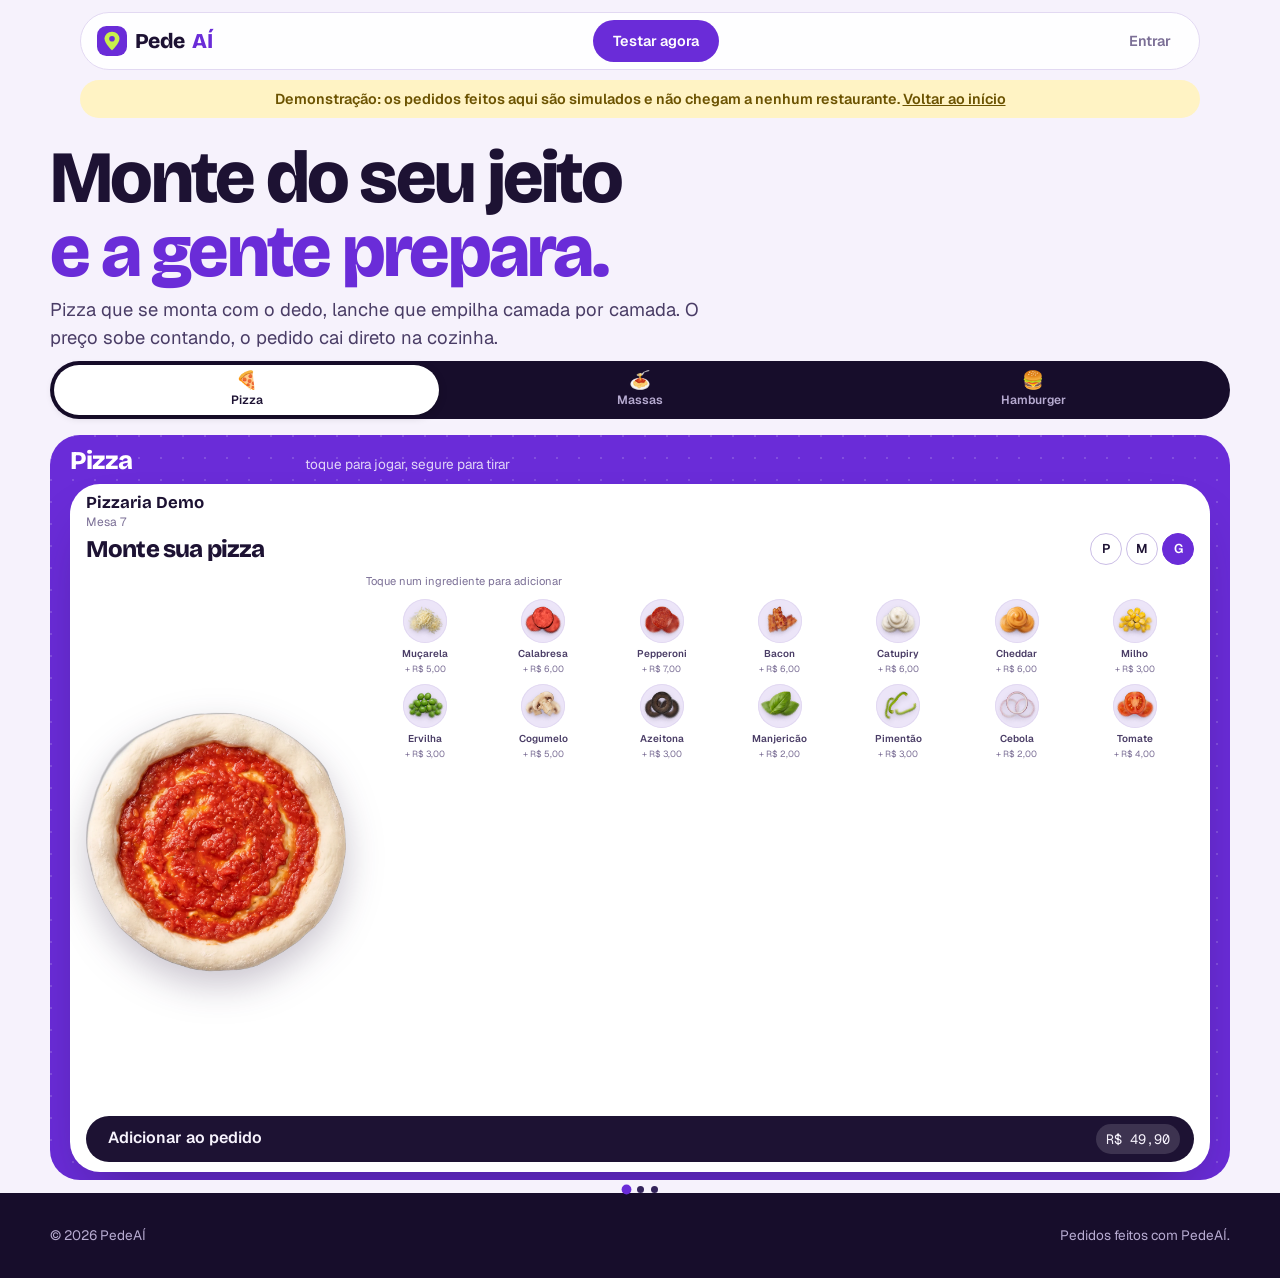
==== demo.html @ aa45ca85 "feat: painel da cozinha com login e integração com Supabase - Criação do painel da cozinha (cozinha." ====
<!doctype html>
<html lang="pt-BR">

<head>
  <meta charset="utf-8">
  <meta name="viewport" content="width=device-width, initial-scale=1">
  <title>PedeAÍ · Demonstração</title>
  <meta name="robots" content="noindex, nofollow">
  <link rel="icon"
    href="data:image/svg+xml,<svg xmlns='http://www.w3.org/2000/svg' viewBox='0 0 32 32'><rect width='32' height='32' rx='10' fill='%236A2CD8'/><path d='M16 6c-4.4 0-8 3.4-8 7.6 0 5 8 12.4 8 12.4s8-7.4 8-12.4C24 9.4 20.4 6 16 6z' fill='%23C8F04A'/><circle cx='16' cy='13.6' r='3' fill='%236A2CD8'/></svg>">
  <meta name="description"
    content="PedeAÍ: o app de pedidos da sua pizzaria e hamburgueria. Monte a pizza, empilhe o lanche, peça.">
  <link rel="preconnect" href="https://fonts.googleapis.com">
  <link rel="preconnect" href="https://fonts.gstatic.com" crossorigin>
  <link
    href="https://fonts.googleapis.com/css2?family=Bricolage+Grotesque:wght@600;800&family=Geist:wght@400;500;600&family=Geist+Mono&display=swap"
    rel="stylesheet">
  <link rel="stylesheet" href="style.css">
</head>

<body>
  <nav class="nav">
    <a class="marca" href="#">
      <svg class="marca__icone" viewBox="0 0 32 32" aria-hidden="true">
        <rect width="32" height="32" rx="10" class="fundo" />
        <path d="M16 6c-4.4 0-8 3.4-8 7.6 0 5 8 12.4 8 12.4s8-7.400 8-12.400C24 9.400 20.400 6 16 6z" class="pino" />
        <circle cx="16" cy="13.600" r="3" class="furo" />
      </svg>
      Pede<span class="ai">AÍ</span>
    </a>
    <a class="botao botao--pequeno" href="#demos">Testar agora</a>
    <a id="navCliente" class="botao botao--pequeno botao--fantasma" href="#" style="margin-left:8px">Entrar</a>
    <a id="navFavoritos" class="botao botao--pequeno botao--fantasma" href="#" style="margin-left:8px;display:none">★ Favoritos</a>
    <a id="navPedidos" class="botao botao--pequeno botao--fantasma" href="#" style="margin-left:8px;display:none">Meus pedidos</a>
    <span id="navOla" hidden style="margin-left:8px;font-weight:600"></span>
    <a id="navSair" class="botao botao--pequeno botao--fantasma" href="#" style="margin-left:8px;display:none">Sair</a>
  </nav>
  <p class="rest__faixa rest__faixa--demo">Demonstração: os pedidos feitos aqui são simulados e não chegam a nenhum restaurante. <a href="index.html">Voltar ao início</a></p>
  <p id="restFaixa" class="rest__faixa" hidden></p>

  <section class="hero">
    <h1 class="hero__titulo">Monte do seu jeito <span class="destaque">e a gente prepara.</span></h1>
    <p class="hero__sub">Pizza que se monta com o dedo, lanche que empilha camada por camada. O preço sobe contando,
      o pedido cai direto na cozinha.</p>

    <!-- Navegação do carrossel -->
    <div class="carrossel-nav" id="carrosselNav" role="tablist" aria-label="Escolha o pedido">
      <button class="carrossel-tab carrossel-tab--active" data-alvo="slidePizza" role="tab" aria-selected="true" aria-controls="slidePizza">
        <span class="carrossel-tab__icone">🍕</span>
        <span>Pizza</span>
      </button>
      <button class="carrossel-tab" data-alvo="slideMassa" role="tab" aria-selected="false" aria-controls="slideMassa">
        <span class="carrossel-tab__icone">🍝</span>
        <span>Massas</span>
      </button>
      <button class="carrossel-tab" data-alvo="slideLanche" role="tab" aria-selected="false" aria-controls="slideLanche">
        <span class="carrossel-tab__icone">🍔</span>
        <span>Hamburger</span>
      </button>
    </div>

    <div class="demos demos--carrossel" id="demos">
      <!-- PIZZA -->
      <div class="palco" id="slidePizza">
        <div class="palco__cab"><span class="palco__tipo">Pizza</span><span class="palco__dica">toque para jogar, segure
            para tirar</span></div>
        <div class="app" id="appPizza">
          <div class="app__topo">
            <div>
              <div class="app__casa">Pizzaria Demo</div>
              <div class="app__mesa">Mesa 7</div>
            </div>
          </div>
          <div class="vista">
            <div class="app__cab">
              <h2 class="app__titulo">Monte sua pizza</h2>
              <div class="tamanhos" role="radiogroup" aria-label="Tamanho">
                <button role="radio" data-tam="P" aria-checked="false">P</button><button role="radio" data-tam="M"
                  aria-checked="false">M</button><button role="radio" data-tam="G" aria-checked="true">G</button>
              </div>
            </div>
            <div class="pizza" id="pizza">
              <div class="assador" id="forno">
                <video class="forno__boca" id="fornoVid" src="imagens/pizza/forno.mp4" muted loop playsinline></video>
                <video class="forno__fogo" id="fogoVid" src="imagens/pizza/fogo.mp4" muted loop playsinline></video>
                <div class="forno__brilho" id="brilho"></div>
              </div>
              <div class="pizza__anel" id="anel"></div>
              <div class="pizza__giro" id="pizzaGiro" style="transform:scale(1)">
                <img class="pizza__base" src="imagens/pizza/pizza-crua.webp" alt="">
                <img class="pizza__assada" id="assada" src="imagens/pizza/pizza-molho.webp" alt="">
                <canvas class="pizza__queijo" id="queijoA"></canvas><canvas
                  class="pizza__queijo pizza__queijo--derretido" id="queijoAd"></canvas>
                <canvas class="pizza__queijo" id="queijoB"></canvas><canvas
                  class="pizza__queijo pizza__queijo--derretido" id="queijoBd"></canvas>
                <div class="pizza__cobertura" id="cobertura">
                  <canvas class="pizza__molho" id="molho-catupiry"></canvas><canvas class="pizza__molho"
                    id="molho-cheddar"></canvas>
                </div>
              </div>
            </div>
            <p class="app__dica" id="dica-pizza" aria-live="polite">Toque num ingrediente para adicionar</p>
            <div class="ingredientes" id="ingPizza"></div>
          </div>
          <div class="app__rodape">
            <button class="pedir" id="pedir-pizza" type="button"><span class="pedir__barra"
                id="barra-pizza"></span><span id="pedirTexto-pizza">Adicionar ao pedido</span><span class="pedir__preco"
                id="preco-pizza">R$ 0,00</span></button>
          </div>
          <aside class="comanda" id="comanda-pizza" hidden>
            <div class="comanda__cab"><span>Cozinha</span><span>agora</span></div>
            <div class="comanda__num" id="comandaNum-pizza"></div>
            <div class="comanda__itens" id="comandaItens-pizza"></div>
            <div class="comanda__pago">✓ Pedido enviado</div>
          </aside>
        </div>
      </div>

      <!-- MASSAS -->
      <div class="palco palco--massas" id="slideMassa">
        <div class="palco__cab"><span class="palco__tipo">Massas</span><span class="palco__dica">escolha o molho e os ingredientes</span></div>
        <div class="app app--massa" id="appMassa">
          <div class="app__topo app__topo--massa">
            <div>
              <div class="app__casa">Cantina da Nonna</div>
              <div class="app__mesa">Retirada · demonstração</div>
            </div>
          </div>
          <!-- ETAPA RECHEIO -->
          <div class="vista vista--massa" id="vistaRecheio">
            <div class="massa__stepper" role="tablist" aria-label="Etapas" id="massaStepper">
              <div class="massa__step massa__step--active" data-etapa="1"><span class="massa__step-num">1</span><span>Recheio</span></div>
              <div class="massa__step" data-etapa="2"><span class="massa__step-num">2</span><span>Molho</span></div>
              <div class="massa__step" data-etapa="3"><span class="massa__step-num">3</span><span>Massa</span></div>
              <div class="massa__step" data-etapa="4"><span class="massa__step-num">4</span><span>Finalizar</span></div>
            </div>
            <div class="massa__cab" id="massaCab">
              <h2 class="massa__titulo" id="massaTitulo">Escolha o recheio</h2>
              <p class="massa__sub" id="massaSub">Coloque quantos quiser · 2 toques é dupla</p>
            </div>
            <div class="massa__prato-box" id="massaPratoBox">
              <div class="massa" id="massa">
                <img class="massa__panela" id="massaPanela" src="imagens/massas/frigideira.webp" alt="Frigideira">
                <div class="massa__conteudo" id="massaConteudo"></div>
                <!-- camadas que aparecem nas etapas seguintes -->
                <img class="massa__camada-molho" id="massaMolhoImg" src="" alt="" hidden>
                <img class="massa__camada-tipo" id="massaTipoImg" src="" alt="" hidden>
                <!-- CORREÇÃO: wrapper + canvas do queijo (o app.js procura estes IDs) -->
                <div class="massa__queijo-wrapper" id="massaQueijoWrapper">
                  <canvas id="massaQueijoCanvas"></canvas>
                </div>
                <!-- CORREÇÃO: o prato final agora fica DENTRO de #massa (antes estava em #massaEtapa4),
                     para ser posicionado no centro da frigideira -->
                <div class="massa__prato-pronto" id="massaPratoFinal" hidden>
                  <img id="massaPratoFinalImg" src="" alt="Prato pronto" class="massa__prato-pronto-img">
                </div>
              </div>
            </div>
            <p class="massa__legenda" id="massaLegenda">Seu prato aparece aqui</p>
            <p class="massa__instrucao" id="dica-massa">Toque nas cubas para jogar na frigideira</p>
            <!-- Etapa 1: grid de ingredientes -->
            <div id="massaEtapa1">
              <div class="massa__tabs" id="massaTabs" role="tablist" aria-label="Categorias">
                <button type="button" class="massa__tab massa__tab--active" data-cat="carnes">Carnes</button>
                <button type="button" class="massa__tab" data-cat="legumes">Legumes</button>
                <button type="button" class="massa__tab" data-cat="queijos">Queijos</button>
                <button type="button" class="massa__tab" data-cat="temperos">Temperos</button>
              </div>
              <div class="massa__cubas" id="ingMassa"></div>
            </div>
            <!-- Etapa 2: seleção de molho -->
            <div id="massaEtapa2" hidden>
              <p class="massa__sub" style="text-align:center;margin-bottom:12px">Toque no molho para adicionar</p>
              <div class="massa__cubas massa__cubas--molho" id="ingMolho"></div>
            </div>
            <!-- Etapa 3: tipo de massa -->
            <div id="massaEtapa3" hidden>
              <p class="massa__sub" style="text-align:center;margin-bottom:12px">Toque no tipo de massa</p>
              <div class="massa__cubas massa__cubas--tipo" id="ingTipoMassa"></div>
            </div>
            <!-- Etapa 4: finalizações -->
            <div id="massaEtapa4" hidden>
              <p class="massa__sub" style="text-align:center;margin-bottom:12px">Toque para finalizar o prato</p>
              <div class="massa__cubas massa__cubas--final" id="ingFinal"></div>
            </div>
          </div>
          <div class="app__rodape">
            <button class="pedir pedir--massa" id="pedir-massa" type="button">
              <span class="pedir__barra" id="barra-massa"></span>
              <span id="pedirTexto-massa">Próximo: molho →</span>
              <span class="pedir__preco" id="preco-massa">R$ 29,00</span>
            </button>
          </div>
          <aside class="comanda" id="comanda-massa" hidden>
            <div class="comanda__cab"><span>Cozinha</span><span>agora</span></div>
            <div class="comanda__num" id="comandaNum-massa"></div>
            <div class="comanda__itens" id="comandaItens-massa"></div>
            <div class="comanda__pago">✓ Pedido enviado</div>
          </aside>
        </div>
      </div>

      <!-- LANCHE -->
      <div class="palco palco--lanche" id="slideLanche">
        <div class="palco__cab"><span class="palco__tipo">Hamburger</span><span class="palco__dica">cada toque empilha
            uma camada</span></div>
        <div class="app" id="appLanche">
          <div class="app__topo">
            <div>
              <div class="app__casa">Hamburgueria Demo</div>
              <div class="app__mesa">Mesa 7</div>
            </div>
          </div>
          <div class="vista">
            <div class="app__cab">
              <h2 class="app__titulo">Monte seu hamburger</h2>
            </div>
            <div class="lanche" id="lanche">
              <div class="lanche__pilha" id="pilha"></div>
              <div class="lanche__chapa" id="chapa"></div>
              <div class="palito" id="palito" hidden><span class="palito__vara"></span><svg class="palito__bandeira"
                  viewBox="0 0 40 27">
                  <path class="pano" d="M0 0h40l-8 13.500L40 27H0z" /><text x="5" y="18" font-size="11"
                    font-weight="800" class="txt">AÍ</text>
                </svg></div>
            </div>
            <p class="app__dica" id="dica-lanche" aria-live="polite"></p>
            <div class="paes" id="paes" role="radiogroup" aria-label="Pão"></div>
            <div class="ingredientes" id="ingLanche" style="margin-top:10px"></div>
          </div>
          <div class="app__rodape">
            <button class="pedir" id="pedir-lanche" type="button"><span class="pedir__barra"
                id="barra-lanche"></span><span id="pedirTexto-lanche">Adicionar ao pedido</span><span
                class="pedir__preco" id="preco-lanche">R$ 0,00</span></button>
          </div>
          <aside class="comanda" id="comanda-lanche" hidden>
            <div class="comanda__cab"><span>Cozinha</span><span>agora</span></div>
            <div class="comanda__num" id="comandaNum-lanche"></div>
            <div class="comanda__itens" id="comandaItens-lanche"></div>
            <div class="comanda__pago">✓ Pedido enviado</div>
          </aside>
        </div>
      </div>
    </div>
    <!-- Pontinhos indicadores do carrossel -->
    <div class="carrossel-dots" id="carrosselDots" aria-hidden="true">
      <span class="carrossel-dot carrossel-dot--active"></span>
      <span class="carrossel-dot"></span>
      <span class="carrossel-dot"></span>
    </div>
  </section>

  <div class="calor" id="calor"></div>
  <footer class="rodape"><span>© 2026 PedeAÍ</span><span>Pedidos feitos com PedeAÍ.</span></footer>
  <!-- Modal de login / cadastro do cliente -->
  <div id="modalLoginCliente" class="modal" hidden>
    <div class="modal__overlay"></div>
    <div class="modal__painel" role="dialog" aria-modal="true" aria-labelledby="modalLoginTitulo">
      <div class="modal__cab">
        <h2 class="modal__titulo" id="modalLoginTitulo">Entrar ou criar conta</h2>
        <button class="modal__fechar" type="button" aria-label="Fechar">×</button>
      </div>

      <div class="modal__corpo">
        <div class="auth__tabs">
          <button class="auth__tab auth__tab--active" data-aba="login">Entrar</button>
          <button class="auth__tab" data-aba="cadastro">Criar conta</button>
        </div>

        <!-- Login -->
        <div id="authLogin" class="auth__painel auth__painel--ativo">
          <form id="formLoginCliente" novalidate>
            <div class="auth__grupo">
              <label class="auth__label">E-mail</label>
              <input type="email" id="loginEmail" placeholder="seu@email.com" required autocomplete="email">
            </div>
            <div class="auth__grupo">
              <label class="auth__label">Senha</label>
              <input type="password" id="loginSenha" placeholder="••••••••" required autocomplete="current-password">
            </div>
            <p id="loginErro" class="auth__erro" hidden></p>
            <button type="submit" class="auth__btn">Entrar</button>
          </form>
          <p class="auth__dica">Não tem conta? <span class="auth__link" data-aba="cadastro">Crie aqui</span></p>
        </div>

        <!-- Cadastro -->
        <div id="authCadastro" class="auth__painel" hidden>
          <form id="formCadastroCliente" novalidate>
            <div class="auth__grupo">
              <label class="auth__label">Nome completo</label>
              <input type="text" id="cadNome" placeholder="João Silva" required>
            </div>
            <div class="auth__grupo">
              <label class="auth__label">E-mail</label>
              <input type="email" id="cadEmail" placeholder="seu@email.com" required autocomplete="email">
            </div>
            <div class="auth__grupo">
              <label class="auth__label">Senha</label>
              <input type="password" id="cadSenha" placeholder="••••••••" required minlength="6" autocomplete="new-password">
            </div>
            <div class="auth__grupo">
              <label class="auth__label">Confirme a senha</label>
              <input type="password" id="cadSenha2" placeholder="••••••••" required minlength="6" autocomplete="new-password">
            </div>
            <p id="cadastroErro" class="auth__erro" hidden></p>
            <button type="submit" class="auth__btn">Criar conta</button>
          </form>
          <p class="auth__dica">Já tem conta? <span class="auth__link" data-aba="login">Entrar</span></p>
        </div>
      </div>

      <div class="modal__rodape">
        <button class="modal__fechar" type="button">Cancelar</button>
      </div>
    </div>
  </div>

  <!-- Modal de checkout / pagamento (simulado, sem backend) -->
  <div id="modalCheckout" class="modal" hidden>
    <div class="modal__overlay"></div>
    <div class="modal__painel" role="dialog" aria-modal="true" aria-labelledby="modalTitulo">
      <div class="modal__cab">
        <h2 class="modal__titulo" id="modalTitulo">Finalizar pedido</h2>
        <button class="modal__fechar" type="button" aria-label="Fechar">×</button>
      </div>

      <div class="modal__corpo">
        <!-- Resumo -->
        <div class="modal__resumo">
          <div class="modal__linha"><span>Itens</span><span id="modalItens">-</span></div>
          <div class="modal__linha"><span>Subtotal</span><span id="modalSubtotal">R$ 0,00</span></div>
        </div>

        <!-- Dados do cliente (obrigatórios em retirada e entrega) -->
        <fieldset class="modal__grupo">
          <legend>Seus dados</legend>
          <div class="modal__campos">
            <input type="text" id="modalNome" placeholder="Seu nome" maxlength="80" autocomplete="name">
            <input type="tel" id="modalTelefone" placeholder="Telefone (WhatsApp)" maxlength="16" autocomplete="tel" inputmode="tel">
          </div>
        </fieldset>

        <!-- Tipo de entrega -->
        <fieldset class="modal__grupo">
          <legend>Receber por</legend>
          <div class="modal__opcoes">
            <label class="modal__opcao">
              <input type="radio" name="entrega" value="retirada" checked>
              <span class="modal__opcao__radio"></span>
              <div>
                <span class="modal__opcao__label">Retirada no local</span>
                <span class="modal__opcao__valor">Grátis</span>
              </div>
            </label>
            <label class="modal__opcao">
              <input type="radio" name="entrega" value="entrega">
              <span class="modal__opcao__radio"></span>
              <div>
                <span class="modal__opcao__label">Tele entrega</span>
                <span class="modal__opcao__valor" id="modalTaxaLabel">+ R$ 8,90</span>
              </div>
            </label>
          </div>
        </fieldset>

        <!-- Endereço de entrega (aparece apenas para Tele entrega) -->
        <fieldset class="modal__grupo" id="modalEndereco" hidden>
          <legend>Endereço de entrega</legend>
          <div class="modal__campos">
            <input type="text" id="modalRua" placeholder="Rua / Avenida" maxlength="80">
            <input type="text" id="modalNumero" placeholder="Nº" maxlength="10">
            <input type="text" id="modalBairro" placeholder="Bairro" maxlength="60">
          </div>
          <div class="modal__campos">
            <input type="text" id="modalCep" placeholder="CEP" maxlength="9" inputmode="numeric" autocomplete="postal-code">
            <input type="text" id="modalComplemento" placeholder="Complemento (opcional)" maxlength="60">
          </div>
          <p class="modal__dica">Informe o endereço completo para a entrega.</p>
        </fieldset>

        <!-- Forma de pagamento -->
        <fieldset class="modal__grupo">
          <legend>Pagamento</legend>
          <div class="modal__opcoes">
            <label class="modal__opcao">
              <input type="radio" name="pagamento" value="dinheiro" checked>
              <span class="modal__opcao__radio"></span>
              <div>
                <span class="modal__opcao__label">Dinheiro</span>
                <span class="modal__opcao__valor" id="modalDinheiroSub">Na retirada</span>
              </div>
            </label>
            <label class="modal__opcao">
              <input type="radio" name="pagamento" value="pix">
              <span class="modal__opcao__radio"></span>
              <div>
                <span class="modal__opcao__label">Pix</span>
                <span class="modal__opcao__valor">QR code simulado</span>
              </div>
            </label>
            <label class="modal__opcao">
              <input type="radio" name="pagamento" value="cartao">
              <span class="modal__opcao__radio"></span>
              <div>
                <span class="modal__opcao__label">Cartão de crédito</span>
                <span class="modal__opcao__valor">À vista / parcelado</span>
              </div>
            </label>
          </div>

          <!-- Troco (só para dinheiro) -->
          <div id="modalTrocoBox" class="modal__troco">
            <input type="text" id="modalTroco" placeholder="Troco para quanto? (opcional)" inputmode="decimal" maxlength="10">
          </div>

          <!-- QR Code Pix (aparece apenas quando Pix selecionado) -->
          <div id="modalQrPix" class="modal__qrcode" hidden>
            <div class="qr__box">
              <canvas id="qrCanvas" width="220" height="220"></canvas>
              <div class="qr__texto">Chave Pix: loja@pedeai.com.br</div>
              <div class="qr__sub">Abra a câmera do celular e aponte para o QR code</div>
            </div>
          </div>
        </fieldset>

        <!-- Total -->
        <div class="modal__total">
          <span>Total</span>
          <span id="modalTotal">R$ 0,00</span>
        </div>
      </div>

      <!-- Rodapé fixo com botão confirmar -->
      <div class="modal__rodape" id="modalRodape">
        <p class="modal__erro" id="modalErro" role="alert" hidden></p>
        <button class="modal__confirmar" type="button">Confirmar pedido</button>
      </div>

      <!-- Tela de sucesso -->
      <div class="modal__sucesso" hidden>
        <div class="modal__check">✓</div>
        <h3 class="modal__sucesso__titulo">Pedido confirmado!</h3>
        <p class="modal__sucesso__msg" id="modalMsgSucesso">Seu pedido está a caminho.</p>
        <button class="modal__novo" type="button">Fazer novo pedido</button>
        <button class="modal__novo modal__ver" id="modalFavoritar" type="button">☆ Salvar como favorito</button>
        <button class="modal__novo modal__ver" id="modalVerPedidos" type="button">Acompanhar meus pedidos</button>
      </div>
    </div>
  </div>

  <!-- Modal: meus pedidos (status em tempo real) -->
  <div id="modalPedidos" class="modal" hidden>
    <div class="modal__overlay"></div>
    <div class="modal__painel" role="dialog" aria-modal="true" aria-labelledby="modalPedidosTitulo">
      <div class="modal__cab">
        <h2 class="modal__titulo" id="modalPedidosTitulo">Meus pedidos</h2>
        <button class="modal__fechar" type="button" aria-label="Fechar">×</button>
      </div>
      <div class="modal__corpo">
        <p id="pedidosErro" class="pedidos__aviso pedidos__aviso--erro" role="alert" hidden></p>
        <p id="pedidosVazio" class="pedidos__aviso" hidden>Você ainda não fez nenhum pedido.</p>
        <div id="pedidosLista" class="pedidos" aria-live="polite"></div>
      </div>
    </div>
  </div>

  <!-- Modal: pedidos favoritos -->
  <div id="modalFavoritos" class="modal" hidden>
    <div class="modal__overlay"></div>
    <div class="modal__painel" role="dialog" aria-modal="true" aria-labelledby="modalFavoritosTitulo">
      <div class="modal__cab">
        <h2 class="modal__titulo" id="modalFavoritosTitulo">Meus favoritos</h2>
        <button class="modal__fechar" type="button" aria-label="Fechar">×</button>
      </div>
      <div class="modal__corpo">
        <p id="favErro" class="pedidos__aviso pedidos__aviso--erro" role="alert" hidden></p>
        <p id="favVazio" class="pedidos__aviso" hidden>Você ainda não tem favoritos. Depois de fazer um pedido, toque em “Salvar como favorito”, ou use “☆ Favoritar” em Meus pedidos.</p>
        <div id="favLista" class="pedidos" aria-live="polite"></div>
      </div>
    </div>
  </div>

  <script src="https://cdn.jsdelivr.net/npm/@supabase/supabase-js@2"></script>
  <script src="config.js"></script>
  <script>window.PEDEAI_DEMO = true;</script>
  <script src="cardapio.js"></script> <!-- busca o cardápio do banco e então carrega o app.js -->
</body>

</html>
---- style.css ----
/* PedeAÍ · paleta: uva (primária) + lima (acento) + noite */
:root {
  --paper: #F6F2FC;
  --paper-2: #ECE5F8;
  --paper-3: #DCD0F0;
  --card: #fff;
  --ink: #1D1233;
  --ink-2: #4A3D66;
  --ink-3: #7B6F96;
  --line: #E2D9F2;
  --line-2: #CBBEE6;
  --uva: #6A2CD8;
  --uva-press: #5219B3;
  --uva-soft: #EADFFC;
  --on-uva: #fff;
  --lima: #C8F04A;
  --lima-soft: #F1FBC9;
  --verde: #1F9D6B;
  --noite: #170D2B;
  --noite-2: #231640;
  --noite-3: #33235A;
  --on-noite: #F3EEFC;
  --on-noite-2: #B7ABD1;
  --fogo-1: #FF8A3D;
  --fogo-2: rgba(255, 90, 40, .45);
  --faisca-1: #fff;
  --faisca-2: #FFE08A;
  --faisca-3: #FF9A3C;
  --calor-1: rgba(255, 120, 40, .35);
  --calor-2: rgba(180, 50, 20, .6);
  --sombra-1: rgba(30, 15, 50, .5);
  --sombra-2: rgba(30, 15, 50, .25);
  --shadow: rgba(29, 18, 51, .18);
  --shadow-strong: rgba(29, 18, 51, .45);
  --focus: #6A2CD8;
  --font-display: "Bricolage Grotesque", system-ui, sans-serif;
  --font-body: "Geist", system-ui, sans-serif;
  --font-mono: "Geist Mono", ui-monospace, monospace;
  --ease-out: cubic-bezier(.2, .8, .2, 1);
  --r-pill: 999px;
  --r-md: 14px;
  --r-lg: 22px;
  --r-xl: 30px;
}

*,
*::before,
*::after {
  box-sizing: border-box
}

html {
  overflow-x: clip;
  scroll-behavior: smooth;
  -webkit-text-size-adjust: 100%
}

body {
  margin: 0;
  overflow-x: clip;
  background: var(--paper);
  color: var(--ink);
  font: 400 1rem/1.55 var(--font-body);
  -webkit-font-smoothing: antialiased
}

img {
  display: block;
  max-width: 100%
}

h1,
h2,
p {
  margin: 0
}

button {
  font: inherit;
  color: inherit;
  cursor: pointer
}

[hidden] {
  display: none !important
}

:focus-visible {
  outline: 2px solid var(--focus);
  outline-offset: 3px;
  border-radius: 6px
}

.nav {
  position: sticky;
  top: 12px;
  z-index: 40;
  display: flex;
  align-items: center;
  justify-content: space-between;
  width: min(1120px, calc(100% - 24px));
  margin: 12px auto 0;
  padding: 7px 7px 7px 16px;
  background: color-mix(in oklch, var(--card) 88%, transparent);
  backdrop-filter: blur(12px);
  border: 1px solid var(--line);
  border-radius: var(--r-pill)
}

.marca {
  display: inline-flex;
  align-items: center;
  gap: 8px;
  text-decoration: none;
  font: 800 1.32rem var(--font-display);
  letter-spacing: -.03em;
  color: var(--ink)
}

.marca__icone {
  width: 30px;
  height: 30px
}

.marca__icone .fundo {
  fill: var(--uva)
}

.marca__icone .pino {
  fill: var(--lima)
}

.marca__icone .furo {
  fill: var(--uva)
}

.marca .ai {
  color: var(--uva)
}

.botao {
  display: inline-flex;
  align-items: center;
  min-height: 42px;
  padding: 0 20px;
  border-radius: var(--r-pill);
  background: var(--uva);
  color: var(--on-uva);
  font-weight: 600;
  font-size: .9rem;
  text-decoration: none;
  transition: background .15s
}

.botao:hover {
  background: var(--uva-press)
}

.hero {
  width: min(1180px, calc(100% - 32px));
  margin: 0 auto;
  padding: 72px 0
}

.hero__titulo {
  font: 800 clamp(2.4rem, 5vw + .6rem, 5rem)/1 var(--font-display);
  letter-spacing: -.037em;
  max-width: 18ch;
  text-wrap: balance
}

.destaque {
  color: var(--uva)
}

.hero__sub {
  margin-top: 24px;
  max-width: 58ch;
  font-size: 1.15rem;
  color: var(--ink-2)
}

/* ================================================================
   CARROSSEL — um card por vez
   ================================================================ */

/* Cada slide ocupa 100% da largura do container */
.demos--carrossel>.palco {
  flex: 0 0 100%;
  width: 100%;
  scroll-snap-align: start;
  scroll-snap-stop: always;
  border-radius: var(--r-xl);
  min-height: calc(100vh - 220px);
  /* permite scroll vertical dentro do slide sem conflito com swipe horizontal */
  touch-action: pan-y;
  overflow-y: auto;
}

/* Navbar de abas do carrossel */
.carrossel-nav {
  display: flex;
  gap: 8px;
  margin: 24px 0 0;
  padding: 6px;
  background: var(--noite);
  border-radius: var(--r-pill);
}

.carrossel-tab {
  flex: 1;
  display: flex;
  flex-direction: column;
  align-items: center;
  gap: 3px;
  padding: 10px 4px 8px;
  border: 0;
  border-radius: var(--r-pill);
  background: transparent;
  color: var(--on-noite-2);
  font-size: .75rem;
  font-weight: 600;
  transition: background .2s, color .2s;
  cursor: pointer;
  -webkit-tap-highlight-color: transparent;
}

.carrossel-tab__icone {
  font-size: 1.4rem;
  line-height: 1;
  pointer-events: none
}

.carrossel-tab--active {
  background: var(--card);
  color: var(--ink);
  box-shadow: 0 2px 8px rgba(0, 0, 0, .18);
}

.carrossel-tab:not(.carrossel-tab--active):hover {
  background: var(--noite-3);
  color: var(--on-noite);
}

/* Pontinhos indicadores abaixo do carrossel */
.carrossel-dots {
  display: flex;
  justify-content: center;
  gap: 7px;
  margin-top: 16px;
}

.carrossel-dot {
  width: 7px;
  height: 7px;
  border-radius: 50%;
  background: var(--noite-3);
  transition: background .2s, transform .2s;
}

.carrossel-dot--active {
  background: var(--uva);
  transform: scale(1.4);
}

.demos {
  display: grid;
  gap: 24px;
  margin-top: 48px
}

@media(min-width:900px) {
  .demos {
    grid-template-columns: 1fr 1fr
  }
}

@media(min-width:1300px) {
  .demos {
    grid-template-columns: repeat(3, 1fr)
  }
}

/* Carrossel: anula grid em qualquer tamanho de tela */
.demos--carrossel {
  display: flex !important;
  flex-direction: row !important;
  flex-wrap: nowrap !important;
  grid-template-columns: unset !important;
  gap: 0 !important;
  margin-top: 16px !important;
  overflow-x: scroll !important;
  scroll-snap-type: x mandatory !important;
  scroll-behavior: smooth !important;
  -webkit-overflow-scrolling: touch !important;
  scrollbar-width: none !important
}

.demos--carrossel::-webkit-scrollbar {
  display: none !important
}

@media(min-width:900px) {
  .demos--carrossel {
    display: flex !important;
    grid-template-columns: unset !important
  }
}

@media(min-width:1300px) {
  .demos--carrossel {
    display: flex !important;
    grid-template-columns: unset !important
  }
}

.palco {
  position: relative;
  display: grid;
  justify-items: center;
  align-content: start;
  gap: 20px;
  padding: 24px 16px 32px;
  border-radius: var(--r-xl);
  background: var(--uva) radial-gradient(circle at 1px 1px, rgba(255, 255, 255, .16) 1px, transparent 0) 0 0/22px 22px
}

.palco--lanche {
  background-color: var(--noite)
}

.palco--massas {
  background-color: var(--noite-2)
}

.palco__cab {
  display: flex;
  justify-content: space-between;
  align-items: baseline;
  gap: 16px;
  width: 100%;
  max-width: 440px;
  color: #fff
}

.palco__tipo {
  font: 800 1.6rem var(--font-display);
  letter-spacing: -.035em
}

.palco__dica {
  font-size: .85rem;
  opacity: .8
}

.app {
  position: relative;
  width: 100%;
  max-width: 440px;
  background: var(--card);
  border-radius: var(--r-xl);
  box-shadow: 0 30px 60px -24px var(--shadow-strong);
  overflow: hidden
}

.app__topo {
  padding: 16px 16px 4px
}

.app__casa {
  font: 700 1.05rem var(--font-display)
}

.app__mesa {
  font-size: .75rem;
  color: var(--ink-3)
}

.vista {
  padding: 0 16px
}

.app__cab {
  display: flex;
  align-items: center;
  justify-content: space-between;
  gap: 8px
}

.app__titulo {
  font: 800 1.5rem var(--font-display);
  letter-spacing: -.035em
}

.tamanhos {
  display: inline-flex;
  gap: 4px
}

.tamanhos button {
  width: 36px;
  height: 36px;
  border-radius: 50%;
  border: 1.5px solid var(--line-2);
  background: transparent;
  font-weight: 600;
  transition: all .15s
}

.tamanhos button[aria-checked=true] {
  border-color: var(--uva);
  background: var(--uva);
  color: #fff
}

.app__dica {
  margin-top: 6px;
  min-height: 1.4em;
  text-align: center;
  font-size: .78rem;
  color: var(--ink-3);
  transition: opacity .25s
}

.app__dica.troca-txt {
  opacity: 0
}

.dica-acao {
  margin-left: 8px;
  padding: 0;
  border: 0;
  background: none;
  color: var(--uva-press);
  font-weight: 600;
  text-decoration: underline;
  text-underline-offset: 3px
}

.app__rodape {
  padding: 0 16px 16px
}

.pizza {
  position: relative;
  isolation: isolate;
  aspect-ratio: 1;
  margin: 8px auto 0;
  width: 100%;
  max-width: 300px
}

.pizza__giro {
  position: absolute;
  inset: 0;
  z-index: 1;
  transition: transform .5s var(--ease-out)
}

.pizza__base,
.pizza__assada,
.pizza__queijo,
.pizza__molho,
.pizza__cobertura {
  position: absolute;
  inset: 0;
  width: 100%;
  height: 100%
}

.pizza__base,
.pizza__assada {
  filter: drop-shadow(0 14px 18px rgba(40, 20, 60, .25))
}

.pizza__assada,
.pizza__queijo--derretido {
  opacity: 0
}

.pizza__queijo,
.pizza__molho {
  pointer-events: none
}

.pc {
  position: absolute;
  aspect-ratio: 1
}

.pc-sh {
  position: absolute;
  inset: 14%;
  border-radius: 50%;
  opacity: 0;
  background: radial-gradient(circle, var(--sombra-1), var(--sombra-2) 50%, transparent 72%)
}

.pc-art {
  position: absolute;
  inset: 0
}

.pc-art img {
  position: absolute;
  inset: 0;
  width: 100%;
  height: 100%;
  object-fit: contain;
  filter: drop-shadow(0 2px 2px var(--shadow))
}

.pc-art img.ck {
  opacity: 0;
  filter: brightness(.86) saturate(1.25) sepia(.18) contrast(1.06)
}

.pc-art img.ck-folha {
  filter: brightness(.62) saturate(.9) sepia(.25)
}

.pc-art img.ck-creme {
  filter: brightness(.95) saturate(1.1) sepia(.35)
}

.farelo {
  position: fixed;
  left: 0;
  top: 0;
  z-index: 60;
  width: 30px;
  height: 30px;
  margin: -15px 0 0 -15px;
  object-fit: contain;
  pointer-events: none
}

.bisnaga {
  position: absolute;
  left: 0;
  top: 0;
  z-index: 4;
  pointer-events: none;
  filter: drop-shadow(0 14px 16px var(--shadow-strong))
}

.ferr {
  position: absolute;
  left: 0;
  top: 0;
  z-index: 5;
  pointer-events: none;
  filter: drop-shadow(0 10px 14px var(--shadow-strong))
}

.ferramenta {
  position: fixed;
  left: 0;
  top: 0;
  pointer-events: none;
  z-index: 60;
  will-change: transform;
  filter: drop-shadow(0 10px 14px var(--shadow-strong))
}

.carregado {
  position: fixed;
  left: 0;
  top: 0;
  pointer-events: none;
  z-index: 59;
  object-fit: contain;
  will-change: transform
}

.voo {
  position: fixed;
  left: 0;
  top: 0;
  pointer-events: none;
  z-index: 58;
  object-fit: contain;
  will-change: transform
}

.assador {
  position: absolute;
  z-index: 0;
  inset: -9% -17%;
  border-radius: var(--r-lg);
  overflow: hidden;
  opacity: 0;
  pointer-events: none;
  background: var(--noite)
}

.forno__boca {
  position: absolute;
  left: 50%;
  top: -6%;
  width: 125%;
  transform: translateX(-50%);
  object-fit: cover
}

.forno__fogo {
  position: absolute;
  left: 50%;
  bottom: -14%;
  width: 150%;
  transform: translateX(-50%);
  mix-blend-mode: screen;
  opacity: 0
}

.forno__brilho {
  position: absolute;
  left: 50%;
  bottom: 0;
  width: 140%;
  height: 92%;
  transform: translateX(-50%);
  opacity: 0;
  mix-blend-mode: screen;
  background: radial-gradient(ellipse 50% 50% at 50% 60%, var(--fogo-1), var(--fogo-2) 42%, transparent 70%)
}

.pizza__anel {
  position: absolute;
  inset: 1%;
  border-radius: 50%;
  opacity: 0;
  pointer-events: none;
  box-shadow: 0 0 0 2px var(--fogo-1), 0 0 70px 10px var(--fogo-2)
}

.faisca {
  position: absolute;
  z-index: 3;
  border-radius: 50%;
  pointer-events: none;
  background: radial-gradient(circle, var(--faisca-1), var(--faisca-2) 28%, var(--faisca-3) 50%, transparent 72%)
}

.calor {
  position: fixed;
  inset: 0;
  z-index: 50;
  opacity: 0;
  pointer-events: none;
  mix-blend-mode: multiply;
  background: radial-gradient(120% 90% at 50% 45%, transparent 45%, var(--calor-1) 78%, var(--calor-2))
}

.ingredientes {
  display: grid;
  grid-template-columns: repeat(5, 1fr);
  gap: 0 2px;
  margin: 8px 0 12px
}

.chip {
  position: relative;
  display: flex;
  flex-direction: column;
  align-items: center;
  gap: 3px;
  min-width: 0;
  padding: 7px 0 4px;
  border: 0;
  background: none;
  touch-action: manipulation;
  user-select: none;
  -webkit-tap-highlight-color: transparent
}

.chip:focus-visible {
  outline: none
}

.chip:focus-visible .well {
  outline: 2px solid var(--focus);
  outline-offset: 2px
}

.well {
  position: relative;
  display: grid;
  place-items: center;
  width: 52px;
  height: 52px;
  border-radius: 50%;
  background: var(--paper-2);
  box-shadow: inset 0 0 0 1px var(--line);
  transition: transform .2s cubic-bezier(.3, 1.6, .5, 1), box-shadow .25s, background .25s
}

.chip.apertado .well {
  transform: scale(.9)
}

.chip.on .well {
  background: var(--uva-soft);
  box-shadow: inset 0 0 0 1.5px var(--uva)
}

.chip-art {
  position: relative;
  width: 48px;
  height: 40px;
  pointer-events: none;
  transform: scale(.9)
}

.ca {
  position: absolute;
  width: 62%;
  aspect-ratio: 1
}

.ca img {
  width: 100%;
  height: 100%;
  object-fit: contain;
  filter: drop-shadow(0 3px 3px var(--shadow))
}

.ca0 {
  left: 19%;
  top: 4%;
  z-index: 3
}

.ca1 {
  left: -3%;
  top: 22%;
  z-index: 1;
  transform: rotate(-26deg) scale(.82)
}

.ca2 {
  right: -3%;
  top: 20%;
  z-index: 2;
  transform: rotate(32deg) scale(.86)
}

.ca-unica {
  left: -2%;
  top: 0;
  width: 104%;
  height: 100%
}

.chip-nome {
  max-width: 100%;
  overflow: hidden;
  text-overflow: ellipsis;
  white-space: nowrap;
  font-size: .7rem;
  font-weight: 600;
  color: var(--ink-2);
  pointer-events: none
}

.chip.on .chip-nome {
  color: var(--ink)
}

.chip-preco {
  margin-top: -3px;
  font-size: .62rem;
  white-space: nowrap;
  color: var(--ink-3);
  pointer-events: none
}

.chip.on .chip-preco {
  color: var(--uva-press)
}

.badge,
.menos {
  position: absolute;
  top: 3px;
  display: grid;
  place-items: center;
  border-radius: 99px;
  box-shadow: 0 0 0 2.5px var(--card);
  transform: scale(0);
  transition: transform .3s cubic-bezier(.3, 1.8, .5, 1);
  pointer-events: none
}

.badge {
  left: calc(50% + 12px);
  min-width: 20px;
  height: 20px;
  padding: 0 5px;
  background: var(--uva);
  color: #fff;
  font-size: 11px;
  font-weight: 600
}

.menos {
  right: calc(50% + 12px);
  width: 22px;
  height: 22px;
  background: var(--ink);
  color: #fff
}

.menos svg {
  width: 12px;
  height: 12px
}

.menos::after {
  content: "";
  position: absolute;
  inset: -11px
}

.chip.on .badge,
.chip.on .menos {
  transform: scale(1)
}

.chip.on .menos {
  pointer-events: auto
}

.chip.convite .well {
  animation: convite 1.8s var(--ease-out) infinite
}

@keyframes convite {
  0% {
    box-shadow: inset 0 0 0 1px var(--line), 0 0 0 0 rgba(106, 44, 216, .45)
  }

  70%,
  100% {
    box-shadow: inset 0 0 0 1px var(--line), 0 0 0 10px rgba(106, 44, 216, 0)
  }
}

.app.assando .chip,
.app.assada .chip,
.app.chapando .chip,
.app.pronto .chip {
  opacity: .4;
  transition: opacity .4s
}

.app.assando .ingredientes,
.app.assada .ingredientes,
.app.assando .tamanhos,
.app.assada .tamanhos,
.app.chapando .ingredientes,
.app.pronto .ingredientes {
  pointer-events: none
}

.pedir {
  position: relative;
  overflow: hidden;
  display: flex;
  align-items: center;
  justify-content: space-between;
  gap: 8px;
  width: 100%;
  min-height: 54px;
  padding: 0 14px 0 22px;
  border: 0;
  border-radius: var(--r-pill);
  background: var(--ink);
  color: var(--paper);
  font-weight: 600;
  transition: background .15s, transform .15s
}

.pedir:hover {
  background: #2D1F4D
}

.pedir:active {
  transform: translateY(1px)
}

.pedir.ok {
  background: var(--verde)
}

.pedir__preco {
  display: inline-block;
  font: .85rem var(--font-mono);
  padding: 6px 10px;
  border-radius: var(--r-pill);
  background: rgba(255, 255, 255, .14);
  font-variant-numeric: tabular-nums
}

.pedir>span:not(.pedir__barra) {
  position: relative;
  white-space: nowrap
}

.pedir__barra {
  position: absolute !important;
  inset: 0;
  transform: scaleX(0);
  transform-origin: 0 50%;
  background: linear-gradient(90deg, transparent, var(--fogo-1));
  pointer-events: none
}

.delta {
  position: absolute;
  top: 50%;
  font-size: .76rem;
  font-weight: 600;
  color: var(--lima);
  opacity: 0;
  white-space: nowrap;
  pointer-events: none
}

.comanda {
  position: absolute;
  z-index: 5;
  right: 10px;
  top: 150px;
  width: 230px;
  padding: 12px 16px;
  background: var(--lima-soft);
  border-radius: var(--r-md);
  box-shadow: 0 18px 36px -14px var(--shadow-strong);
  font-size: .85rem
}

.comanda:not([hidden]) {
  animation: comanda .52s var(--ease-out)
}

@keyframes comanda {
  from {
    opacity: 0;
    transform: translate(40px, 16px) scale(.85) rotate(4deg)
  }
}

.comanda__cab {
  display: flex;
  justify-content: space-between;
  font: .7rem var(--font-mono);
  text-transform: uppercase;
  letter-spacing: .06em;
  color: var(--ink-3)
}

.comanda__num {
  margin-top: 4px;
  font: 800 1.1rem var(--font-display)
}

.comanda__itens {
  margin-top: 2px;
  color: var(--ink-2);
  line-height: 1.35
}

.comanda__pago {
  margin-top: 8px;
  font-weight: 600;
  color: var(--verde);
  font-size: .75rem
}

.massa {
  position: relative;
  height: 180px;
  margin: 8px auto 0;
  max-width: 290px;
  display: flex;
  align-items: flex-end;
  justify-content: center;
  gap: 6px
}

.massa__recipiente,
.massa__molho {
  max-height: 130px;
  object-fit: contain;
  filter: drop-shadow(0 4px 6px rgba(30, 15, 50, .2))
}

.lanche {
  position: relative;
  height: 300px;
  margin: 8px auto 0;
  max-width: 290px
}

.lanche__pilha {
  position: absolute;
  inset: 0;
  transform-origin: 50% 100%
}

.camada {
  position: absolute;
  left: 0;
  width: 100%;
  transform-origin: 50% 100%;
  filter: drop-shadow(0 4px 4px rgba(30, 15, 50, .2))
}

.lanche__chapa {
  position: absolute;
  left: 2%;
  right: 2%;
  bottom: -4px;
  height: 16px;
  border-radius: 8px;
  opacity: 0;
  pointer-events: none;
  background: linear-gradient(var(--noite-3), var(--noite));
  box-shadow: 0 -10px 30px 4px var(--fogo-1)
}

.vapor {
  position: absolute;
  z-index: 60;
  border-radius: 50%;
  pointer-events: none;
  filter: blur(7px);
  background: radial-gradient(circle, rgba(255, 255, 255, .9), rgba(255, 255, 255, .4) 45%, transparent 70%)
}

.migalha {
  position: absolute;
  z-index: 60;
  width: 5px;
  height: 5px;
  border-radius: 40%;
  pointer-events: none;
  background: var(--faisca-3)
}

.lanche .faisca {
  z-index: 60
}

.palito {
  position: absolute;
  z-index: 70;
  width: 46px;
  height: 92px;
  pointer-events: none;
  transform: rotate(4deg);
  transform-origin: 6px 100%
}

.palito__vara {
  position: absolute;
  left: 4px;
  top: 6px;
  width: 3px;
  height: 86px;
  border-radius: 2px;
  background: linear-gradient(90deg, #E8D6A8, #C9A96A)
}

.palito__bandeira {
  position: absolute;
  left: 6px;
  top: 4px;
  width: 40px;
  height: 27px;
  filter: drop-shadow(0 2px 3px var(--shadow))
}

.palito .pano {
  fill: var(--uva)
}

.palito .txt {
  fill: var(--lima)
}

.paes {
  display: grid;
  grid-template-columns: repeat(4, 1fr);
  gap: 6px;
  margin-top: 10px
}

.paes button {
  display: grid;
  justify-items: center;
  gap: 2px;
  min-height: 52px;
  padding: 6px 4px 5px;
  border: 1.5px solid var(--line);
  border-radius: var(--r-md);
  background: var(--card);
  font-size: .72rem;
  font-weight: 600;
  color: var(--ink-2);
  transition: border-color .15s, background .15s
}

.paes button img {
  width: 40px;
  height: 20px;
  object-fit: contain
}

.paes button[aria-checked=true] {
  border-color: var(--uva);
  background: var(--uva-soft);
  color: var(--ink)
}

.app.chapando .paes,
.app.pronto .paes {
  pointer-events: none;
  opacity: .5
}

/* Card de Massas (Cantina da Nonna) */
.palco--massas {
  background: radial-gradient(circle at 1px 1px, rgba(255, 255, 255, .12) 1px, transparent 0) 0 0/22px 22px, #2a1f18
}

.app--massa {
  background: #ffffff;
  color: #261a14
}

.app__topo--massa .app__casa {
  color: #261a14
}

.app__topo--massa .app__mesa {
  color: #8a7b70
}

.massa__stepper {
  display: flex;
  align-items: center;
  justify-content: space-between;
  background: #f2e8dc;
  border-radius: var(--r-pill);
  padding: 4px 6px;
  margin: 8px 0 12px;
  gap: 4px
}

.massa__step {
  display: inline-flex;
  align-items: center;
  gap: 6px;
  padding: 6px 10px;
  font-size: .78rem;
  font-weight: 500;
  color: #8a7b70;
  border-radius: var(--r-pill);
  user-select: none
}

.massa__step--active {
  background: #261a14;
  color: #ffffff;
  font-weight: 600
}

.massa__step-num {
  display: inline-flex;
  align-items: center;
  justify-content: center;
  width: 18px;
  height: 18px;
  border-radius: 50%;
  background: #ffffff;
  color: #261a14;
  font-size: .7rem;
  font-weight: 800
}

.massa__cab {
  margin-bottom: 12px
}

.massa__titulo {
  font: 800 1.45rem var(--font-display);
  color: #261a14;
  letter-spacing: -.03em
}

.massa__sub {
  font-size: .8rem;
  color: #75675c;
  margin-top: 2px
}

.massa__prato-box {
  background: #f6edde;
  border-radius: 20px;
  padding: 16px 8px 8px;
  display: flex;
  align-items: center;
  justify-content: center;
  min-height: 250px;
  position: relative;
  overflow: hidden
}

.massa {
  position: relative;
  width: 200px;
  height: 260px;
  display: flex;
  align-items: flex-start;
  justify-content: center
}

.massa__panela {
  width: 200px;
  height: auto;
  object-fit: contain;
  filter: drop-shadow(0 8px 16px rgba(40, 25, 15, .22))
}

.massa__conteudo {
  position: absolute;
  top: 22px;
  left: 50%;
  transform: translateX(-50%);
  width: 128px;
  height: 128px;
  border-radius: 50%;
  pointer-events: none;
  overflow: hidden;
  z-index: 4
}

.massa-peca {
  position: absolute;
  width: 28px;
  height: 28px;
  object-fit: contain;
  filter: drop-shadow(0 2px 4px rgba(0, 0, 0, .4));
  transform-origin: center center;
  z-index: 5;
}

/* Temperos: partículas bem pequenas, parecem pó */
.massa-peca {
  position: absolute;
  width: 28px;
}

/* Temperos: partículas bem pequenas, parecem pó */
.massa-peca.tempero {
  width: 5px !important;
  height: 5px !important;
}

.massa-peca img {
  width: 100%;
  height: auto;
}

.massa__legenda {
  font-size: .75rem;
  color: #8a7b70;
  text-align: center;
  margin-top: 8px
}

.massa__instrucao {
  font-size: .84rem;
  font-weight: 600;
  color: #261a14;
  text-align: center;
  margin-top: 2px;
  margin-bottom: 12px
}

.massa__tabs {
  display: flex;
  gap: 6px;
  margin-bottom: 14px
}

.massa__tab {
  flex: 1;
  padding: 7px 0;
  border-radius: var(--r-pill);
  font-size: .78rem;
  font-weight: 600;
  border: 1.5px solid #ded6cc;
  background: #ffffff;
  color: #261a14;
  text-align: center;
  transition: all .15s
}

.massa__tab--active {
  background: #261a14;
  border-color: #261a14;
  color: #ffffff
}

.massa__cubas {
  display: grid;
  grid-template-columns: repeat(5, 1fr);
  gap: 12px 4px;
  justify-items: center;
  align-items: start;
  margin-bottom: 16px
}

.cuba-btn {
  display: flex;
  flex-direction: column;
  align-items: center;
  background: none;
  border: none;
  padding: 0;
  width: 100%;
  cursor: pointer;
  position: relative
}

.cuba-art {
  position: relative;
  width: 54px;
  height: 54px;
  border-radius: 50%;
  display: flex;
  align-items: center;
  justify-content: center;
  background-image: url('imagens/massas/cuba.webp');
  background-size: cover;
  background-position: center;
  filter: drop-shadow(0 4px 6px rgba(35, 20, 10, .18));
  transition: transform .12s
}

.cuba-btn:active .cuba-art {
  transform: scale(.94)
}

.cuba-item-img {
  width: 68%;
  height: 68%;
  object-fit: contain;
  z-index: 2;
  pointer-events: none
}

.cuba-badge {
  position: absolute;
  top: -2px;
  right: -2px;
  background: #261a14;
  color: #fff;
  font-size: .65rem;
  font-weight: 700;
  width: 19px;
  height: 19px;
  border-radius: 50%;
  display: none;
  align-items: center;
  justify-content: center;
  border: 2px solid #fff;
  z-index: 3;
  pointer-events: none
}

.cuba-menos {
  position: absolute;
  top: -2px;
  left: -2px;
  background: #261a14;
  color: #fff;
  width: 20px;
  height: 20px;
  border-radius: 50%;
  display: none;
  align-items: center;
  justify-content: center;
  border: 2px solid #fff;
  z-index: 4;
  transition: all .15s;
  cursor: pointer
}

.cuba-menos::after {
  content: "";
  position: absolute;
  inset: -8px
}

.cuba-menos svg {
  width: 11px;
  height: 11px;
  pointer-events: none
}

.cuba-menos:hover {
  transform: scale(1.15);
  background: #c02b20
}

.cuba-btn.on .cuba-badge {
  display: flex
}

.cuba-btn.on .cuba-menos {
  display: flex
}

.cuba-nome {
  margin-top: 5px;
  font-size: .72rem;
  font-weight: 600;
  color: #261a14;
  line-height: 1.2;
  text-align: center;
  max-width: 66px;
  min-height: 2.4em;
  display: flex;
  align-items: flex-start;
  justify-content: center
}

.cuba-preco {
  font-size: .68rem;
  color: #75675c;
  text-align: center;
  margin-top: 1px
}

.pedir--massa {
  background: #261a14;
  color: #ffffff
}

.pedir--massa:hover {
  background: #3a2920
}

.pedir--massa .pedir__preco {
  background: rgba(255, 255, 255, .16);
  color: #ffffff
}

/* Massas: stepper numbers */
.massa__step {
  display: inline-flex;
  align-items: center;
  gap: 5px;
  padding: 6px 8px;
  font-size: .78rem;
  font-weight: 500;
  color: #8a7b70;
  border-radius: var(--r-pill);
  user-select: none;
  flex: 1;
  justify-content: center
}

.massa__step-num {
  display: inline-flex;
  align-items: center;
  justify-content: center;
  width: 18px;
  height: 18px;
  border-radius: 50%;
  background: #c4b8aa;
  color: #261a14;
  font-size: .7rem;
  font-weight: 800
}

.massa__step--active .massa__step-num {
  background: #ffffff
}

.massa__step--done {
  color: #5c9e5c
}

.massa__step--done .massa__step-num {
  background: #5c9e5c;
  color: #fff
}

/* Camadas sobre a frigideira */
.massa__camada-molho {
  position: absolute;
  top: 22px;
  left: 50%;
  transform: translateX(-50%);
  width: 128px;
  height: 128px;
  object-fit: cover;
  border-radius: 50%;
  pointer-events: none;
  z-index: 2
}

.massa__camada-tipo {
  position: absolute;
  top: 22px;
  left: 50%;
  transform: translateX(-50%);
  width: 124px;
  height: 124px;
  object-fit: contain;
  border-radius: 50%;
  pointer-events: none;
  z-index: 3
}

/* Container dedicado para o desenho do queijo — posicionado sobre a frigideira */
.massa__queijo-wrapper {
  position: absolute;
  pointer-events: none;
  z-index: 4;
  border-radius: 50%;
}

.massa__queijo-wrapper canvas {
  display: block;
  width: 100%;
  height: 100%;
}

/* Canvas do queijo depositado pela bisnaga na frigideira de massa */
.massa__molho {
  position: absolute;
  top: 50%;
  left: 50%;
  transform: translate(-50%, -50%);
  width: 100%;
  height: 100%;
  border-radius: 50%;
  pointer-events: none;
  z-index: 4;
}

/* Molho borbulhando */
.massa-bolha {
  position: absolute;
  border-radius: 50%;
  pointer-events: none;
  background: radial-gradient(circle, rgba(255, 255, 255, .8), rgba(255, 255, 255, .3) 50%, transparent 70%);
  z-index: 4
}

/* Prato pronto — tamanho/posição são definidos pelo JS (mostrarPratoFinal),
   sem translate, para a animação de scale não deslocar o prato */
.massa__prato-pronto {
  position: absolute;
  top: 50%;
  left: 50%;
  width: 170px;
  height: 170px;
  margin: -85px 0 0 -85px;
  z-index: 10;
  pointer-events: none;
}

.massa__prato-pronto-img {
  position: absolute;
  inset: 0;
  width: 100%;
  height: 100%;
  object-fit: contain;
  border-radius: 50%;
  z-index: 1;
  filter: drop-shadow(0 6px 12px rgba(40, 20, 10, .35));
}

/* Cena com a comida dentro do prato (elementos criados pelo JS) */
.prato-cena {
  position: absolute;
  inset: 0;
  z-index: 2;
  pointer-events: none;
}

.prato-cena>* {
  position: absolute;
  pointer-events: none;
  max-width: none;
}

.prato-molho {
  border-radius: 50%;
  object-fit: cover;
}

.prato-tipo {
  border-radius: 50%;
  object-fit: contain;
}

.prato-ing {
  object-fit: contain;
  transform-origin: center center;
  filter: drop-shadow(0 1px 2px rgba(0, 0, 0, .35));
}

/* Cubas de molho/tipo/final */
.massa__cubas--molho {
  grid-template-columns: repeat(3, 1fr);
  gap: 16px 8px
}

.massa__cubas--tipo {
  grid-template-columns: repeat(4, 1fr);
  gap: 12px 4px
}

.massa__cubas--tipo .cuba-art {
  width: 46px;
  height: 46px
}

.massa__cubas--tipo .cuba-nome {
  font-size: .66rem;
  max-width: 56px
}

.massa__cubas--final {
  grid-template-columns: repeat(3, 1fr);
  gap: 16px 8px;
  position: relative;
}

/* Seleção ativa nas cubas de molho/tipo/final */
.cuba-btn.cuba-selecionado .cuba-art {
  box-shadow: 0 0 0 3px #261a14, 0 0 0 5px rgba(38, 26, 20, .25);
  transform: scale(1.08)
}

/* Vapor sobre frigideira */
.massa-vapor {
  position: absolute;
  z-index: 5;
  border-radius: 50%;
  pointer-events: none;
  filter: blur(5px);
  background: radial-gradient(circle, rgba(255, 255, 255, .75), rgba(255, 255, 255, .25) 50%, transparent 70%)
}

.rodape {
  display: flex;
  flex-wrap: wrap;
  justify-content: space-between;
  gap: 8px;
  padding: 32px max(16px, calc((100% - 1180px)/2));
  background: var(--noite);
  color: var(--on-noite-2);
  font-size: .85rem
}

@media(max-width:440px) {
  .so-largo {
    display: none
  }

  .palco {
    padding: 16px 10px
  }
}

@media(prefers-reduced-motion:reduce) {
  html {
    scroll-behavior: auto
  }

  *,
  *::before,
  *::after {
    animation-duration: 1ms !important;
    animation-iteration-count: 1 !important
  }
}

/* ================================================================
   CARROSSEL — layout 2 colunas: imagem à esquerda, opções à direita
   ================================================================ */

/* Hero mais compacto */
.hero {
  padding: 24px 0 0 !important;
}

.hero__sub {
  margin-top: 6px !important;
}

/* Carrossel nav compacto */
.carrossel-nav {
  margin-top: 8px !important;
  padding: 4px !important;
}

.carrossel-tab {
  padding: 6px 6px 5px !important;
}

.carrossel-tab__icone {
  font-size: 1.1rem !important;
}

.carrossel-dots {
  margin-top: 6px !important;
}

/* Palco: altura máxima, sem overflow externo */
.demos--carrossel>.palco {
  display: flex !important;
  flex-direction: column !important;
  align-items: stretch !important;
  /* card ocupa toda a largura */
  height: calc(100vh - 155px) !important;
  min-height: 400px !important;
  overflow: hidden !important;
  overflow-y: hidden !important;
  padding: 10px 20px 8px !important;
  gap: 8px !important;
}

.demos--carrossel>.palco>.palco__cab {
  flex-shrink: 0 !important;
}

/* App: flex-column, preenche palco inteiramente — sem max-width limitante */
.demos--carrossel .app {
  display: flex !important;
  flex-direction: column !important;
  flex: 1 !important;
  min-height: 0 !important;
  width: 100% !important;
  max-width: 100% !important;
}

.demos--carrossel .app__topo {
  padding: 8px 16px 2px !important;
  flex-shrink: 0 !important;
}

.demos--carrossel .app__rodape {
  flex-shrink: 0 !important;
  padding: 4px 16px 10px !important;
}

.demos--carrossel .pedir {
  min-height: 46px !important;
}

/* Vista: sem scroll — tudo deve caber */
.demos--carrossel .vista {
  flex: 1 !important;
  min-height: 0 !important;
  overflow: hidden !important;
  padding: 0 16px !important;
}

/* ================================================================
   PIZZA — 2 colunas: pizza à esquerda, dica + ingredientes à direita
   ================================================================ */

.demos--carrossel #slidePizza .vista {
  display: grid !important;
  grid-template-columns: 260px 1fr !important;
  grid-template-rows: auto auto 1fr !important;
  gap: 0 20px !important;
  align-items: start !important;
  overflow: visible !important;
}

/* Título + tamanhos: linha inteira */
.demos--carrossel #slidePizza .app__cab {
  grid-column: 1 / -1 !important;
  grid-row: 1 !important;
  margin-bottom: 2px !important;
}

/* Pizza: coluna esquerda, linhas 2-3 */
.demos--carrossel #slidePizza .pizza {
  grid-column: 1 !important;
  grid-row: 2 / 4 !important;
  max-width: 260px !important;
  width: 260px !important;
  margin: 4px 0 0 !important;
  align-self: center !important;
}

/* Dica: coluna direita, linha 2 */
.demos--carrossel #slidePizza .app__dica {
  grid-column: 2 !important;
  grid-row: 2 !important;
  text-align: left !important;
  margin-top: 6px !important;
  font-size: .7rem !important;
  min-height: auto !important;
}

/* Ingredientes: coluna direita, linha 3 — 7 cols = 14 itens em 2 linhas */
.demos--carrossel #slidePizza .ingredientes {
  grid-column: 2 !important;
  grid-row: 3 !important;
  grid-template-columns: repeat(7, 1fr) !important;
  margin: 4px 0 0 !important;
  gap: 0 !important;
}

/* Chips compactos — tamanho para caber 7 por linha */
.demos--carrossel .well {
  width: 44px !important;
  height: 44px !important;
}

.demos--carrossel .chip-art {
  width: 40px !important;
  height: 33px !important;
}

.demos--carrossel .chip {
  padding: 4px 0 3px !important;
}

.demos--carrossel .chip-nome {
  font-size: .62rem !important;
}

.demos--carrossel .chip-preco {
  font-size: .56rem !important;
  margin-top: -1px !important;
}

/* Botões de tamanho P/M/G */
.demos--carrossel .tamanhos button {
  width: 32px !important;
  height: 32px !important;
  font-size: .8rem !important;
}

.demos--carrossel .tamanhos {
  gap: 4px !important;
}

/* ================================================================
   HAMBURGER — 2 colunas: burger à esquerda, pão + ingredientes à direita
   ================================================================ */

.demos--carrossel #slideLanche .vista {
  display: grid !important;
  grid-template-columns: 240px 1fr !important;
  grid-template-rows: auto auto auto 1fr !important;
  gap: 0 20px !important;
  align-items: start !important;
  overflow: visible !important;
}

/* Título: linha inteira */
.demos--carrossel #slideLanche .app__cab {
  grid-column: 1 / -1 !important;
  grid-row: 1 !important;
  margin-bottom: 2px !important;
}

/* Burger: coluna esquerda, linhas 2-4 (centralizado verticalmente) */
.demos--carrossel #slideLanche .lanche {
  grid-column: 1 !important;
  grid-row: 2 / 5 !important;
  height: 210px !important;
  width: 240px !important;
  margin: 2px 0 0 !important;
  align-self: center !important;
}

/* Dica: coluna direita, linha 2 */
.demos--carrossel #slideLanche .app__dica {
  grid-column: 2 !important;
  grid-row: 2 !important;
  text-align: left !important;
  margin-top: 6px !important;
  font-size: .7rem !important;
  min-height: auto !important;
}

/* Pães: coluna direita, linha 3 */
.demos--carrossel #slideLanche .paes {
  grid-column: 2 !important;
  grid-row: 3 !important;
  margin-top: 4px !important;
  gap: 4px !important;
}

.demos--carrossel .paes button {
  min-height: 38px !important;
  padding: 3px 2px !important;
  font-size: .64rem !important;
}

.demos--carrossel .paes button img {
  width: 32px !important;
  height: 16px !important;
}

/* Ingredientes hamburger: coluna direita, linha 4 — 10 cols = 20 itens em 2 linhas */
.demos--carrossel #slideLanche .ingredientes {
  grid-column: 2 !important;
  grid-row: 4 !important;
  grid-template-columns: repeat(10, 1fr) !important;
  margin: 4px 0 0 !important;
  gap: 0 !important;
}

/* ================================================================
   MASSAS — 2 colunas: frigideira à esquerda, controles à direita
   ================================================================ */

.demos--carrossel #slideMassa .vista {
  display: grid !important;
  grid-template-columns: 230px 1fr !important;
  grid-template-rows: auto auto auto 1fr !important;
  gap: 0 20px !important;
  align-items: start !important;
  overflow: visible !important;
  padding: 0 20px !important;
}

/* Stepper: linha inteira */
.demos--carrossel #slideMassa .massa__stepper {
  grid-column: 1 / -1 !important;
  grid-row: 1 !important;
  margin: 4px 0 6px !important;
  padding: 3px 5px !important;
}

/* Frigideira: coluna esquerda, linhas 2-4 */
.demos--carrossel #slideMassa .massa__prato-box {
  grid-column: 1 !important;
  grid-row: 2 / 5 !important;
  min-height: 200px !important;
  padding: 12px 10px 10px !important;
  align-self: start !important;
  position: relative !important;
}

/* Título da etapa: coluna direita, linha 2 */
.demos--carrossel #slideMassa .massa__cab {
  grid-column: 2 !important;
  grid-row: 2 !important;
  margin-bottom: 2px !important;
  margin-top: 2px !important;
}

/* Instrução: coluna direita, linha 3 */
.demos--carrossel #slideMassa .massa__instrucao {
  grid-column: 2 !important;
  grid-row: 3 !important;
  margin-top: 0 !important;
  margin-bottom: 4px !important;
  font-size: .72rem !important;
  text-align: left !important;
}

/* Etapas dinâmicas: coluna direita, linha 4 */
.demos--carrossel #slideMassa #massaEtapa1,
.demos--carrossel #slideMassa #massaEtapa2,
.demos--carrossel #slideMassa #massaEtapa3,
.demos--carrossel #slideMassa #massaEtapa4 {
  grid-column: 2 !important;
  grid-row: 4 !important;
  overflow-y: auto !important;
  max-height: 200px !important;
  scrollbar-width: thin !important;
  scrollbar-color: #c4b8aa transparent !important;
}

.demos--carrossel #slideMassa #massaEtapa1::-webkit-scrollbar,
.demos--carrossel #slideMassa #massaEtapa2::-webkit-scrollbar,
.demos--carrossel #slideMassa #massaEtapa3::-webkit-scrollbar,
.demos--carrossel #slideMassa #massaEtapa4::-webkit-scrollbar {
  width: 3px;
}

.demos--carrossel #slideMassa #massaEtapa1::-webkit-scrollbar-thumb,
.demos--carrossel #slideMassa #massaEtapa2::-webkit-scrollbar-thumb,
.demos--carrossel #slideMassa #massaEtapa3::-webkit-scrollbar-thumb,
.demos--carrossel #slideMassa #massaEtapa4::-webkit-scrollbar-thumb {
  background: #c4b8aa;
  border-radius: 99px;
}

/* Legenda: esconder — frigideira já comunica visualmente */
.demos--carrossel #slideMassa .massa__legenda {
  display: none !important;
}

/* Alinhamento da instrução — REMOVIDO da coluna 2 linha 2 (estava duplicado) */

/* Tamanhos da frigideira — maior com card mais largo */
.demos--carrossel .massa {
  width: 185px !important;
  height: 240px !important;
}

.demos--carrossel .massa__panela {
  width: 185px !important;
}

.demos--carrossel .massa__conteudo {
  width: 120px !important;
  height: 120px !important;
  top: 20px !important;
  z-index: 4 !important;
}

.demos--carrossel .massa__camada-molho {
  width: 120px !important;
  height: 120px !important;
  top: 20px !important;
  z-index: 2 !important;
}

.demos--carrossel .massa__camada-tipo {
  width: 116px !important;
  height: 116px !important;
  top: 20px !important;
  z-index: 3 !important;
}

/* Título e sub da etapa compactos */
.demos--carrossel .massa__titulo {
  font-size: 1.05rem !important;
}

.demos--carrossel .massa__sub {
  font-size: .7rem !important;
  margin-top: 1px !important;
}

/* Step compacto */
.demos--carrossel .massa__step {
  padding: 4px 6px !important;
  font-size: .66rem !important;
}

/* Tabs de categoria */
.demos--carrossel .massa__tabs {
  gap: 4px !important;
  margin-bottom: 6px !important;
}

.demos--carrossel .massa__tab {
  padding: 5px 0 !important;
  font-size: .68rem !important;
}

/* Cubas */
.demos--carrossel .cuba-art {
  width: 46px !important;
  height: 46px !important;
}

.demos--carrossel .massa__cubas {
  gap: 8px 4px !important;
  margin-bottom: 4px !important;
}

.demos--carrossel .massa__cubas--molho {
  grid-template-columns: repeat(3, 1fr) !important;
  gap: 10px 6px !important;
}

.demos--carrossel .massa__cubas--tipo {
  grid-template-columns: repeat(4, 1fr) !important;
  gap: 8px 4px !important;
}

.demos--carrossel .massa__cubas--final {
  grid-template-columns: repeat(3, 1fr) !important;
  gap: 10px 6px !important;
}

.demos--carrossel .cuba-nome {
  font-size: .64rem !important;
  min-height: 2em !important;
  max-width: 60px !important;
}

.demos--carrossel .cuba-preco {
  font-size: .6rem !important;
}


/* ================================================================
   MOBILE (≤767px) — reverte para layout VERTICAL original
   O carrossel de navegação continua, mas o conteúdo de cada card
   volta ao formato empilhado original (imagem em cima, ingredientes
   abaixo), igual ao design antes das mudanças de 2 colunas.
   ================================================================ */
@media (max-width: 767px) {

  /* Palco: sem altura fixa — rola livremente */
  .demos--carrossel>.palco {
    height: auto !important;
    min-height: 90vh !important;
    overflow-y: auto !important;
    align-items: center !important;
    padding: 16px 12px 20px !important;
  }

  /* App: centralizado, 440px máximo */
  .demos--carrossel .app {
    max-width: 440px !important;
    width: 100% !important;
  }

  /* Vista: bloco normal, sem grid */
  .demos--carrossel .vista,
  .demos--carrossel #slidePizza .vista,
  .demos--carrossel #slideLanche .vista,
  .demos--carrossel #slideMassa .vista {
    display: block !important;
    overflow-y: visible !important;
    overflow-x: visible !important;
    padding: 0 16px !important;
  }

  /* ── PIZZA ── */
  .demos--carrossel #slidePizza .app__cab {
    display: flex !important;
  }

  .demos--carrossel #slidePizza .pizza {
    max-width: 300px !important;
    width: 100% !important;
    margin: 8px auto 0 !important;
    align-self: unset !important;
    grid-column: unset !important;
    grid-row: unset !important;
  }

  .demos--carrossel #slidePizza .app__dica {
    text-align: center !important;
    margin-top: 6px !important;
    grid-column: unset !important;
    grid-row: unset !important;
  }

  .demos--carrossel #slidePizza .ingredientes {
    grid-template-columns: repeat(5, 1fr) !important;
    grid-column: unset !important;
    grid-row: unset !important;
    margin: 8px 0 12px !important;
  }

  /* ── HAMBURGER ── */
  .demos--carrossel #slideLanche .lanche {
    height: 300px !important;
    width: 100% !important;
    max-width: 290px !important;
    margin: 8px auto 0 !important;
    align-self: unset !important;
    grid-column: unset !important;
    grid-row: unset !important;
  }

  .demos--carrossel #slideLanche .app__dica {
    text-align: center !important;
    grid-column: unset !important;
    grid-row: unset !important;
  }

  .demos--carrossel #slideLanche .paes {
    grid-column: unset !important;
    grid-row: unset !important;
    margin-top: 10px !important;
    gap: 6px !important;
  }

  .demos--carrossel .paes button {
    min-height: 52px !important;
    padding: 6px 4px 5px !important;
    font-size: .72rem !important;
  }

  .demos--carrossel .paes button img {
    width: 40px !important;
    height: 20px !important;
  }

  .demos--carrossel #slideLanche .ingredientes {
    grid-template-columns: repeat(5, 1fr) !important;
    grid-column: unset !important;
    grid-row: unset !important;
    margin: 10px 0 12px !important;
  }

  /* ── MASSAS ── */
  .demos--carrossel #slideMassa .massa__stepper {
    grid-column: unset !important;
    grid-row: unset !important;
  }

  .demos--carrossel #slideMassa .massa__prato-box {
    grid-column: unset !important;
    grid-row: unset !important;
    min-height: 250px !important;
    padding: 16px 8px 8px !important;
  }

  .demos--carrossel #slideMassa .massa__cab {
    grid-column: unset !important;
    grid-row: unset !important;
    margin-bottom: 12px !important;
  }

  .demos--carrossel #slideMassa .massa__instrucao {
    grid-column: unset !important;
    grid-row: unset !important;
    text-align: center !important;
    margin-top: 2px !important;
    margin-bottom: 12px !important;
    font-size: .84rem !important;
  }

  .demos--carrossel #slideMassa #massaEtapa1,
  .demos--carrossel #slideMassa #massaEtapa2,
  .demos--carrossel #slideMassa #massaEtapa3,
  .demos--carrossel #slideMassa #massaEtapa4 {
    grid-column: unset !important;
    grid-row: unset !important;
    overflow-y: visible !important;
    max-height: none !important;
  }

  .demos--carrossel #slideMassa .massa__legenda {
    display: block !important;
  }

  /* Frigideira: tamanho original */
  .demos--carrossel .massa {
    width: 200px !important;
    height: 260px !important;
  }

  .demos--carrossel .massa__panela {
    width: 200px !important;
  }

  .demos--carrossel .massa__conteudo {
    width: 128px !important;
    height: 128px !important;
    top: 22px !important;
    z-index: 4 !important;
  }

  .demos--carrossel .massa__camada-molho {
    width: 128px !important;
    height: 128px !important;
    top: 22px !important;
    z-index: 2 !important;
  }

  .demos--carrossel .massa__camada-tipo {
    width: 124px !important;
    height: 124px !important;
    top: 22px !important;
    z-index: 3 !important;
  }

  .demos--carrossel .massa__cubas--molho {
    grid-template-columns: repeat(3, 1fr) !important;
  }

  .demos--carrossel .massa__cubas--tipo {
    grid-template-columns: repeat(4, 1fr) !important;
  }

  .demos--carrossel .massa__cubas--final {
    grid-template-columns: repeat(3, 1fr) !important;
  }

  /* ── CHIPS: tamanhos originais ── */
  .demos--carrossel .well {
    width: 52px !important;
    height: 52px !important;
  }

  .demos--carrossel .chip-art {
    width: 48px !important;
    height: 40px !important;
  }

  .demos--carrossel .chip {
    padding: 7px 0 4px !important;
  }

  .demos--carrossel .chip-nome {
    font-size: .7rem !important;
  }

  .demos--carrossel .chip-preco {
    font-size: .62rem !important;
    margin-top: -3px !important;
  }

  /* Botões P/M/G originais */
  .demos--carrossel .tamanhos button {
    width: 36px !important;
    height: 36px !important;
    font-size: 1rem !important;
  }

  .demos--carrossel .tamanhos {
    gap: 4px !important;
  }

  /* Título e sub das massas */
  .demos--carrossel .massa__titulo {
    font-size: 1.45rem !important;
  }

  .demos--carrossel .massa__sub {
    font-size: .8rem !important;
  }

  .demos--carrossel .massa__step {
    font-size: .78rem !important;
    padding: 6px 8px !important;
  }

  .demos--carrossel .cuba-art {
    width: 54px !important;
    height: 54px !important;
  }

  .demos--carrossel .cuba-nome {
    font-size: .72rem !important;
    min-height: 2.4em !important;
    max-width: 66px !important;
  }

  .demos--carrossel .cuba-preco {
    font-size: .68rem !important;
  }
}

/* ================================================================
   AJUSTES MOBILE (toque, barra do navegador, telas pequenas)
   ================================================================ */

/* Segurar o dedo numa cuba (remover ingrediente) não pode abrir
   menu de imagem, selecionar texto nem arrastar a figura */
.cuba-btn {
  touch-action: manipulation;
  -webkit-touch-callout: none;
  -webkit-user-select: none;
  user-select: none;
  -webkit-tap-highlight-color: transparent;
}

.cuba-art,
.cuba-item-img,
.massa__prato-pronto,
.prato-cena>* {
  -webkit-user-drag: none;
  -webkit-touch-callout: none;
  -webkit-user-select: none;
  user-select: none;
}

/* 100vh no celular inclui a área da barra de endereço (conteúdo fica cortado).
   100dvh acompanha a altura realmente visível. */
@supports (height: 100dvh) {
  @media (min-width: 768px) {
    .demos--carrossel>.palco {
      height: calc(100dvh - 155px) !important;
    }
  }

  @media (max-width: 767px) {
    .demos--carrossel>.palco {
      min-height: 90dvh !important;
    }
  }
}

/* Telas estreitas (iPhone SE, Androids pequenos: 320–380px) */
@media (max-width: 380px) {
  .demos--carrossel>.palco {
    padding: 12px 6px 16px !important;
  }

  .demos--carrossel .vista,
  .demos--carrossel #slidePizza .vista,
  .demos--carrossel #slideLanche .vista,
  .demos--carrossel #slideMassa .vista {
    padding: 0 8px !important;
  }

  .demos--carrossel #slideMassa .massa__stepper {
    gap: 2px;
    padding: 4px;
  }

  .demos--carrossel #slideMassa .massa__step {
    font-size: .66rem !important;
    padding: 5px 3px !important;
    gap: 3px;
  }

  .demos--carrossel #slideMassa .massa__step-num {
    width: 16px;
    height: 16px;
    font-size: .62rem;
  }

  .demos--carrossel #slideMassa .massa__titulo {
    font-size: 1.25rem !important;
  }
}


/* ================================================================
   PROPORÇÕES DA FRIGIDEIRA DE MASSAS
   Tudo deriva de --pan (largura da frigideira). Medido nas imagens de referência:
   molho ≈ 75% da frigideira e CENTRALIZADO no corpo dela (centro = --pan / 2).
   Antes: molho 64% e top fixo de 22px, o que deixava o molho pequeno e ~14px
   acima do centro (a frigideira tem o cabo, então altura/2 não é o centro).
   ================================================================ */
.demos--carrossel .massa {
  --pan: 185px;
  --molho: calc(var(--pan) * .75);
  --tipo: calc(var(--pan) * .73);
  width: var(--pan) !important;
  height: calc(var(--pan) * 1.3) !important;
}

@media (max-width: 767px) {
  .demos--carrossel .massa {
    --pan: 200px;
  }
}

.demos--carrossel .massa__panela {
  width: var(--pan) !important;
}

.demos--carrossel .massa__conteudo,
.demos--carrossel .massa__camada-molho {
  width: var(--molho) !important;
  height: var(--molho) !important;
  top: calc(var(--pan) / 2 - var(--molho) / 2) !important;
}

.demos--carrossel .massa__camada-tipo {
  width: var(--tipo) !important;
  height: var(--tipo) !important;
  top: calc(var(--pan) / 2 - var(--tipo) / 2) !important;
}


/* Molho por cima da massa no prato final: sólido no centro, esmaece nas bordas.
   --molho-solido = até que fração do raio o molho é 100% opaco (menor = mais massa à mostra) */
.prato-cena {
  --molho-solido: 80%;
  --filme-opacidade: .42;
  --queijo-opacidade: .85;
}

.prato-molho--topo {
  -webkit-mask-image: radial-gradient(circle closest-side, #000 0%, #000 var(--molho-solido), transparent 100%);
  mask-image: radial-gradient(circle closest-side, #000 0%, #000 var(--molho-solido), transparent 100%);
}

/* Filme de molho sobre os ingredientes (densidade controlada por --filme-opacidade) */
.prato-molho--filme {
  opacity: var(--filme-opacidade);
  -webkit-mask-image: radial-gradient(circle closest-side, #000 0%, #000 var(--molho-solido), transparent 100%);
  mask-image: radial-gradient(circle closest-side, #000 0%, #000 var(--molho-solido), transparent 100%);
}

/* Queijo (cheddar/catupiry) no prato final: levemente translúcido e sob o filme de
   molho, para parecer misturado ao prato e não colado por cima */
.prato-queijo {
  opacity: var(--queijo-opacidade);
}


/* ================= EXTRAS DA MONTAGEM DE MASSAS ================= */
.massa-ferr { display: flex; flex-wrap: wrap; align-items: center; gap: 6px; margin-top: 8px; }
.massa-ferr button { font: 600 .72rem var(--font-body, inherit); padding: 6px 10px; border: 1px solid #e3d6c6; border-radius: 999px; background: #fff; color: #261a14; cursor: pointer; touch-action: manipulation; }
.massa-ferr button[aria-pressed="true"] { background: #261a14; color: #fff; }
.massa-ferr .massa-sug { background: #f6edde; }
.massa-ferr__rot { font-size: .72rem; color: #75675c; }
.cuba-alerg { font-size: .55rem; color: #75675c; margin-top: 1px; }

.massa-resumo { position: absolute; inset: 0; z-index: 60; display: flex; align-items: center; justify-content: center; padding: 14px; background: rgba(38, 26, 20, .55); border-radius: inherit; }
.massa-resumo__card { width: 100%; max-width: 340px; max-height: 100%; overflow-y: auto; background: #fff; border-radius: 18px; padding: 16px; color: #261a14; box-shadow: 0 12px 40px rgba(0, 0, 0, .3); }
.massa-resumo__card h3 { font: 800 1.15rem var(--font-display, inherit); margin: 0 0 8px; }
.massa-resumo__base { font-size: .85rem; display: flex; justify-content: space-between; gap: 8px; margin: 0 0 6px; }
.massa-resumo__card ul { list-style: none; margin: 0; padding: 0; font-size: .82rem; }
.massa-resumo__card li { display: flex; justify-content: space-between; gap: 8px; padding: 4px 0; border-bottom: 1px dashed #eadfd0; }
.massa-resumo__alerg { font-size: .72rem; color: #75675c; margin: 8px 0 0; }
.massa-resumo__total { display: flex; justify-content: space-between; font-size: 1rem; margin: 8px 0 12px; }
.massa-resumo__acoes { display: flex; gap: 8px; }
.massa-resumo__acoes button { flex: 1; padding: 10px; border-radius: 12px; border: 1px solid #e3d6c6; background: #fff; font-weight: 700; cursor: pointer; }
.massa-resumo__acoes .massa-resumo__ok { background: #261a14; color: #fff; border-color: #261a14; }

.comanda__prato { display: block; width: 96px; height: 96px; margin: 8px auto; border-radius: 12px; object-fit: contain; background: #f6edde; }
.massa-compartilhar { display: block; margin: 4px auto 12px; padding: 10px 16px; border-radius: 999px; border: 1px solid #e3d6c6; background: #fff; font-weight: 700; cursor: pointer; touch-action: manipulation; }

/* Celulares altos: o prato fica visível enquanto o cliente rola as cubas */
@media (max-width: 767px) and (min-height: 700px) {
  .demos--carrossel #slideMassa .massa__prato-box { position: sticky !important; top: 0; z-index: 20; }
}


/* Faixa "Seu prato": ingredientes escolhidos, toque para remover */
.massa-sel { display: flex; flex-wrap: wrap; justify-content: center; gap: 8px; margin-top: 10px; }
.massa-sel[hidden] { display: none; }
.massa-sel__chip { position: relative; width: 44px; height: 44px; padding: 0; border: 2px solid #c8402a; border-radius: 50%; background: #fff; cursor: pointer; touch-action: manipulation; -webkit-tap-highlight-color: transparent; }
.massa-sel__chip:not(:has(.massa-sel__x)) { border-color: #e3d6c6; }
.massa-sel__chip img { width: 100%; height: 100%; object-fit: cover; border-radius: 50%; display: block; pointer-events: none; }
.massa-sel__x { position: absolute; top: -6px; right: -6px; width: 18px; height: 18px; border-radius: 50%; background: #eadfd0; color: #261a14; font: 700 .8rem/18px sans-serif; text-align: center; }
.massa-sel__n { position: absolute; bottom: -4px; left: -4px; min-width: 16px; height: 16px; border-radius: 8px; background: #261a14; color: #fff; font: 700 .65rem/16px sans-serif; text-align: center; padding: 0 3px; }
.demos--carrossel #slideMassa .massa-sel { grid-column: 1; grid-row: 5; }
@media (max-width: 767px) {
  .demos--carrossel #slideMassa .massa-sel { grid-column: unset; grid-row: unset; }
}

/* ================================================================
   MODAL DE CHECKOUT / PAGAMENTO (simulado)
   ================================================================ */
.modal {
  position: fixed;
  inset: 0;
  z-index: 100;
  display: flex;
  align-items: center;
  justify-content: center;
  padding: 24px;
  background: rgba(23, 13, 43, .45);
  backdrop-filter: blur(6px);
}
.modal[hidden] { display: none !important; }

.modal__overlay {
  position: absolute;
  inset: 0;
  background: rgba(0,0,0,.35);
}
.modal__painel {
  position: relative;
  z-index: 10;
  width: 100%;
  max-width: 420px;
  max-height: 92vh; /* altura máxima para não ultrapassar a tela */
  background: var(--card);
  border-radius: var(--r-xl);
  box-shadow: 0 20px 60px var(--shadow-strong);
  display: flex;
  flex-direction: column;
  overflow: hidden;
  animation: modalEntrar .35s var(--ease-out);
}

@keyframes modalEntrar {
  from { opacity: 0; transform: translateY(20px) scale(.96); }
  to { opacity: 1; transform: translateY(0) scale(1); }
}

.modal__cab {
  display: flex;
  align-items: center;
  justify-content: space-between;
  padding: 18px 20px 14px;
  border-bottom: 1px solid var(--line);
}
.modal__titulo {
  font: 800 1.25rem var(--font-display);
  color: var(--ink);
  margin: 0;
  letter-spacing: -.02em;
}
.modal__fechar {
  width: 32px;
  height: 32px;
  border: none;
  background: var(--paper-2);
  color: var(--ink-3);
  border-radius: 10px;
  font-size: 1.5rem;
  line-height: 1;
  cursor: pointer;
  display: flex;
  align-items: center;
  justify-content: center;
}
.modal__fechar:hover { background: var(--uva); color: var(--on-uva); }

.modal__corpo {
  padding: 18px 20px;
  overflow-y: auto; /* permite scroll quando o conteúdo não cabe na tela */
  flex: 1; /* ocupa o espaço disponível entre cabeçalho e rodapé */
}

.modal__resumo {
  display: flex;
  flex-direction: column;
  gap: 8px;
  margin-bottom: 16px;
  padding: 12px 16px;
  background: var(--paper-2);
  border-radius: var(--r-md);
}
.modal__linha {
  display: flex;
  justify-content: space-between;
  font-size: .85rem;
}
.modal__linha span:first-child { color: var(--ink-3); }
.modal__linha span:last-child { font-weight: 600; color: var(--ink); }

.modal__grupo { margin-bottom: 16px; }
.modal__grupo legend {
  font: 600 .8rem var(--font-body);
  color: var(--ink-3);
  text-transform: uppercase;
  letter-spacing: .05em;
  margin-bottom: 10px;
  padding-left: 2px;
}

.modal__opcoes { display: flex; flex-direction: column; gap: 8px; }
.modal__opcao {
  display: flex;
  align-items: center;
  gap: 10px;
  padding: 10px 12px;
  border: 1px solid var(--line);
  border-radius: var(--r-md);
  background: #fff;
  cursor: pointer;
  transition: border-color .15s;
}
.modal__opcao:hover { border-color: var(--uva-soft); }
.modal__opcao input { width: 0; height: 0; opacity: 0; position: absolute; }
.modal__opcao__radio {
  width: 20px;
  height: 20px;
  border: 2px solid var(--line-2);
  border-radius: 50%;
  display: flex;
  align-items: center;
  justify-content: center;
  flex-shrink: 0;
  background: #fff;
}
.modal__opcao input:checked + .modal__opcao__radio {
  border-color: var(--uva);
  background: var(--uva);
}
.modal__opcao input:checked + .modal__opcao__radio::after {
  content: "";
  width: 10px;
  height: 10px;
  background: #fff;
  border-radius: 50%;
}
.modal__opcao div { flex: 1; min-width: 0; }
.modal__opcao__label {
  font: 600 .9rem var(--font-body);
  color: var(--ink);
  display: block;
}
.modal__opcao__valor {
  font-size: .78rem;
  color: var(--ink-3);
  white-space: nowrap;
}

/* QR Code Pix */
.modal__qrcode { margin-top: 14px; padding: 14px 16px; background: #fff; border-radius: var(--r-md); border: 1px solid var(--line); }
.qr__box { display: flex; flex-direction: column; align-items: center; gap: 10px; }
.qr__box canvas { background: #fff; border: 1px solid var(--line-2); border-radius: 8px; padding: 6px; box-shadow: 0 2px 8px rgba(0,0,0,.08); }
.qr__texto {
  font: 600 .82rem var(--font-body);
  color: var(--ink);
  text-align: center;
  word-break: break-all;
}
.qr__sub {
  font-size: .72rem;
  color: var(--ink-3);
  text-align: center;
  line-height: 1.3;
}

.modal__total {
  display: flex;
  justify-content: space-between;
  align-items: center;
  margin-top: 18px;
  padding-top: 14px;
  border-top: 1px solid var(--line);
  font-size: 1.05rem;
}
.modal__total span:first-child { color: var(--ink-3); }
.modal__total span:last-child {
  font: 800 1.1rem var(--font-display);
  color: var(--uva);
}

.modal__confirmar {
  width: 100%;
  padding: 14px;
  border: none;
  border-radius: var(--r-pill);
  background: var(--uva);
  color: var(--on-uva);
  font: 700 1rem var(--font-display);
  cursor: pointer;
  touch-action: manipulation;
  box-shadow: 0 4px 14px rgba(106, 44, 216, .35);
}
.modal__confirmar:hover { background: var(--uva-press); }
.modal__confirmar:active { transform: scale(.97); }

/* Rodapé fixo com botão confirmar */
.modal__rodape {
  padding: 14px 20px;
  background: var(--card);
  border-top: 1px solid var(--line);
  display: flex;
  justify-content: center;
}

/* Tela de sucesso */
.modal__sucesso {
  display: flex;
  flex-direction: column;
  align-items: center;
  text-align: center;
  padding: 20px 24px;
  max-height: 92vh;
  overflow-y: auto;
}
.modal__check {
  width: 56px;
  height: 56px;
  border-radius: 50%;
  background: var(--verde);
  color: #fff;
  font: 700 2rem/56px sans-serif;
  margin-bottom: 16px;
  box-shadow: 0 4px 14px rgba(31, 157, 107, .35);
  animation: checkPulse .6s var(--ease-out);
}
@keyframes checkPulse {
  0% { transform: scale(.7); opacity: 0; }
  60% { transform: scale(1.05); opacity: 1; }
  100% { transform: scale(1); opacity: 1; }
}
.modal__sucesso__titulo {
  font: 800 1.3rem var(--font-display);
  color: var(--ink);
  margin: 0 0 8px;
}
.modal__sucesso__msg {
  font-size: .9rem;
  color: var(--ink-3);
  margin: 0 0 24px;
  line-height: 1.4;
}
.modal__novo {
  padding: 12px 24px;
  border: 1px solid var(--line);
  border-radius: var(--r-pill);
  background: #fff;
  color: var(--ink);
  font: 600 .9rem var(--font-body);
  cursor: pointer;
  touch-action: manipulation;
}
.modal__novo:hover { background: var(--paper-2); }

/* Formulário de endereço de entrega */
.modal__campos {
  display: grid;
  grid-template-columns: repeat(3, 1fr);
  gap: 10px;
  margin-bottom: 12px;
}
.modal__campos input {
  width: 100%;
  padding: 10px 12px;
  border: 1px solid var(--line);
  border-radius: var(--r-md);
  font: 400 .85rem var(--font-body);
  color: var(--ink);
  box-sizing: border-box;
}
.modal__campos input:focus {
  outline: 2px solid var(--uva);
  border-color: var(--uva);
}
.modal__dica {
  font-size: .75rem;
  color: var(--ink-3);
  margin: 0;
  font-style: italic;
}

/* Ajuste mobile para o modal */
@media (max-width: 480px) {
  .modal { padding: 16px; }
  .modal__painel { max-width: 100%; }
  .modal__corpo { padding: 16px 18px; }
  .modal__campos {
    grid-template-columns: 1fr;
  }
}


/* Checkout: validação, troco e envio */
.modal__erro { margin: 0 0 8px; padding: 8px 12px; border-radius: 10px; background: #fdecea; color: #a12a1b; font-size: .82rem; font-weight: 600; }
.modal__corpo input[aria-invalid="true"] { border-color: #c8402a !important; box-shadow: 0 0 0 2px rgba(200, 64, 42, .18); }
.modal__troco { margin-top: 10px; }
.modal__troco input { width: 100%; }
.modal__confirmar:disabled { opacity: .6; cursor: progress; }

/* ================================================================
   LOGIN / CADASTRO DO CLIENTE
   ================================================================ */
.botao--fantasma {
  background: transparent;
  color: var(--ink-3);
  border: 1px solid transparent;
}
.botao--fantasma:hover {
  color: var(--uva);
  border-color: var(--uva-soft);
}

.auth__tabs {
  display: flex;
  gap: 0;
  margin-bottom: 16px;
  border-bottom: 1px solid var(--line);
}
.auth__tab {
  flex: 1;
  padding: 10px;
  border: none;
  background: transparent;
  color: var(--ink-3);
  font: 600 .9rem var(--font-body);
  cursor: pointer;
  border-bottom: 2px solid transparent;
}
.auth__tab:hover { color: var(--uva); }
.auth__tab--active {
  color: var(--uva);
  border-bottom-color: var(--uva);
}

.auth__painel { display: none; }
.auth__painel--ativo { display: block; }

.auth__grupo {
  margin-bottom: 12px;
  display: flex;
  flex-direction: column;
  gap: 4px;
}
.auth__label {
  font-size: .8rem;
  color: var(--ink-3);
  font-weight: 600;
}
.auth__grupo input {
  width: 100%;
  padding: 10px 12px;
  border: 1px solid var(--line);
  border-radius: var(--r-md);
  font: 400 .9rem var(--font-body);
  color: var(--ink);
  box-sizing: border-box;
}
.auth__grupo input:focus {
  outline: 2px solid var(--uva);
  border-color: var(--uva);
}

.auth__btn {
  width: 100%;
  margin-top: 4px;
  padding: 12px;
  border: none;
  border-radius: var(--r-pill);
  background: var(--uva);
  color: var(--on-uva);
  font: 700 .95rem var(--font-display);
  cursor: pointer;
  touch-action: manipulation;
}
.auth__btn:hover { background: var(--uva-press); }
.auth__btn:active { transform: scale(.97); }

.auth__dica {
  margin-top: 12px;
  font-size: .85rem;
  color: var(--ink-3);
  text-align: center;
}
.auth__dica .auth__link {
  color: var(--uva);
  cursor: pointer;
  font-weight: 600;
  text-decoration: underline;
}
.auth__dica .auth__link:hover { color: var(--uva-press); }

.auth__erro {
  margin: 0 0 8px;
  padding: 8px 12px;
  border-radius: 10px;
  background: #fdecea;
  color: #a12a1b;
  font-size: .82rem;
  font-weight: 600;
}

/* Botão sair no nav */
#navSair.botao--fantasma:hover {
  color: #a12a1b;
  border-color: #fdecea;
}

/* Ajuste mobile para auth */
@media (max-width: 480px) {
  .auth__grupo input { font-size: 1rem; } /* evita zoom no iOS */
}

/* ---- Meus pedidos ---- */
.modal__sucesso .modal__ver { margin-top: 8px; }
.pedidos { display: grid; gap: 12px; }
.pedidos__aviso { margin: 0 0 12px; text-align: center; color: var(--ink-3); font-size: .9rem; }
.pedidos__aviso--erro { color: #c8402a; font-weight: 600; }
.pedido { padding: 14px; border: 1px solid var(--line); border-radius: var(--r-md); background: var(--card); }
.pedido--entregue, .pedido--cancelado { opacity: .75; }
.pedido__cab { display: flex; align-items: baseline; justify-content: space-between; gap: 8px; }
.pedido__num { font: 800 1.1rem var(--font-display); color: var(--ink); }
.pedido__data { font-size: .8rem; color: var(--ink-3); }
.pedido__etapas { list-style: none; display: flex; gap: 4px; margin: 12px 0 10px; padding: 0; }
.pedido__etapas li { flex: 1; padding-top: 8px; border-top: 4px solid var(--line); font-size: .68rem; line-height: 1.2; color: var(--ink-3); text-align: center; }
.pedido__etapas li.feito { border-top-color: var(--uva); color: var(--ink-2); }
.pedido__etapas li.atual { border-top-color: var(--uva); color: var(--uva); font-weight: 800; }
.pedido--pronto .pedido__etapas li.atual, .pedido--entregue .pedido__etapas li.atual { border-top-color: var(--verde); color: var(--verde); }
.pedido__cancelado { margin: 10px 0; color: #c8402a; font-weight: 700; font-size: .9rem; }
.pedido__itens { margin: 0 0 10px; padding-left: 18px; font-size: .85rem; color: var(--ink-2); }
.pedido__rodape { display: flex; justify-content: space-between; padding-top: 8px; border-top: 1px dashed var(--line); font-size: .85rem; color: var(--ink-3); }
.pedido__rodape strong { color: var(--ink); }

/* ---- Faixa com o nome do restaurante (pedido.html) ---- */
.rest__faixa { width: min(1120px, calc(100% - 24px)); margin: 10px auto 0; padding: 8px 14px; border-radius: var(--r-pill); background: var(--uva-soft); color: var(--uva); font-weight: 700; font-size: .9rem; text-align: center; }
.rest__faixa--fechado { background: #fdecea; color: #a12a1b; }

/* ---- Página de vendas (index.html) ---- */
.lp-sec { width: min(1080px, calc(100% - 32px)); margin: 0 auto; padding: 56px 0 0; }
.lp-hero { padding-top: 64px; text-align: center; }
.lp-etiqueta { display: inline-block; padding: 5px 14px; border-radius: var(--r-pill); background: var(--lima); color: var(--noite); font-weight: 700; font-size: .8rem; }
.lp-hero h1 { margin: 16px auto 0; max-width: 20ch; font: 800 clamp(2.2rem, 5vw + .5rem, 4.2rem)/1.02 var(--font-display); letter-spacing: -.035em; text-wrap: balance; }
.lp-hero p { margin: 16px auto 0; max-width: 54ch; color: var(--ink-2); font-size: 1.05rem; }
.lp-acoes { display: flex; flex-wrap: wrap; justify-content: center; gap: 10px; margin-top: 26px; }
.lp-sec h2 { margin: 0 0 20px; font: 800 clamp(1.5rem, 2.5vw + .5rem, 2.2rem)/1.1 var(--font-display); letter-spacing: -.025em; text-align: center; }
.lp-grade { display: grid; grid-template-columns: repeat(auto-fit, minmax(240px, 1fr)); gap: 14px; }
.lp-card { padding: 20px; border: 1px solid var(--line); border-radius: var(--r-lg); background: var(--card); }
.lp-card h3 { margin: 6px 0 6px; font: 800 1.1rem var(--font-display); }
.lp-card p { margin: 0; color: var(--ink-2); font-size: .92rem; }
.lp-icone { font-size: 1.6rem; }
.lp-passos { counter-reset: passo; list-style: none; margin: 0; padding: 0; display: grid; grid-template-columns: repeat(auto-fit, minmax(240px, 1fr)); gap: 14px; }
.lp-passos li { counter-increment: passo; padding: 18px 20px 18px 62px; position: relative; border-radius: var(--r-lg); background: var(--paper-2); color: var(--ink-2); font-size: .95rem; }
.lp-passos li::before { content: counter(passo); position: absolute; left: 18px; top: 16px; width: 32px; height: 32px; display: grid; place-items: center; border-radius: 50%; background: var(--uva); color: var(--on-uva); font-weight: 800; }
.lp-passos strong { display: block; color: var(--ink); }
.lp-cta { margin-bottom: 56px; padding: 36px 24px; border-radius: var(--r-xl); background: var(--noite); color: var(--on-noite); text-align: center; }
.lp-cta h2 { color: var(--on-noite); margin-bottom: 8px; }
.lp-cta p { margin: 0 0 20px; color: var(--on-noite-2); }
.lp-cta .botao { background: var(--lima); color: var(--noite); font-weight: 700; }

.rest__faixa--demo { background: #fff3c4; color: #6b5200; font-weight: 600; }
.rest__faixa--demo a { color: inherit; text-decoration: underline; }

/* Página de vendas: acessos */
.lp-nav { display: flex; flex-wrap: wrap; justify-content: flex-end; gap: 8px; }
.lp-acesso { display: block; color: inherit; text-decoration: none; transition: transform .15s, border-color .15s; }
.lp-acesso:hover, .lp-acesso:focus-visible { transform: translateY(-2px); border-color: var(--uva); }
.lp-acesso__ir { display: inline-block; margin-top: 12px; color: var(--uva); font-weight: 800; font-size: .92rem; }
@media (prefers-reduced-motion: reduce) { .lp-acesso { transition: none; } .lp-acesso:hover { transform: none; } }

/* ---- Favoritos e ações dos pedidos ---- */
.pedido__acoes { display: flex; flex-wrap: wrap; gap: 8px; margin-top: 12px; }
.pedido__btn { min-height: 44px; padding: 8px 18px; border: 1px solid var(--uva); border-radius: var(--r-pill); background: var(--uva); color: var(--on-uva, #fff); font: 700 .9rem var(--font-body, inherit); cursor: pointer; }
.pedido__btn--sec { background: var(--paper-2, #f4f0ea); border-color: var(--line); color: var(--ink); }
.pedido__btn:disabled { opacity: .5; cursor: not-allowed; }
.fav__desc { margin: 8px 0 0; font-size: .88rem; color: var(--ink-2); }
.fav--off { opacity: .75; }
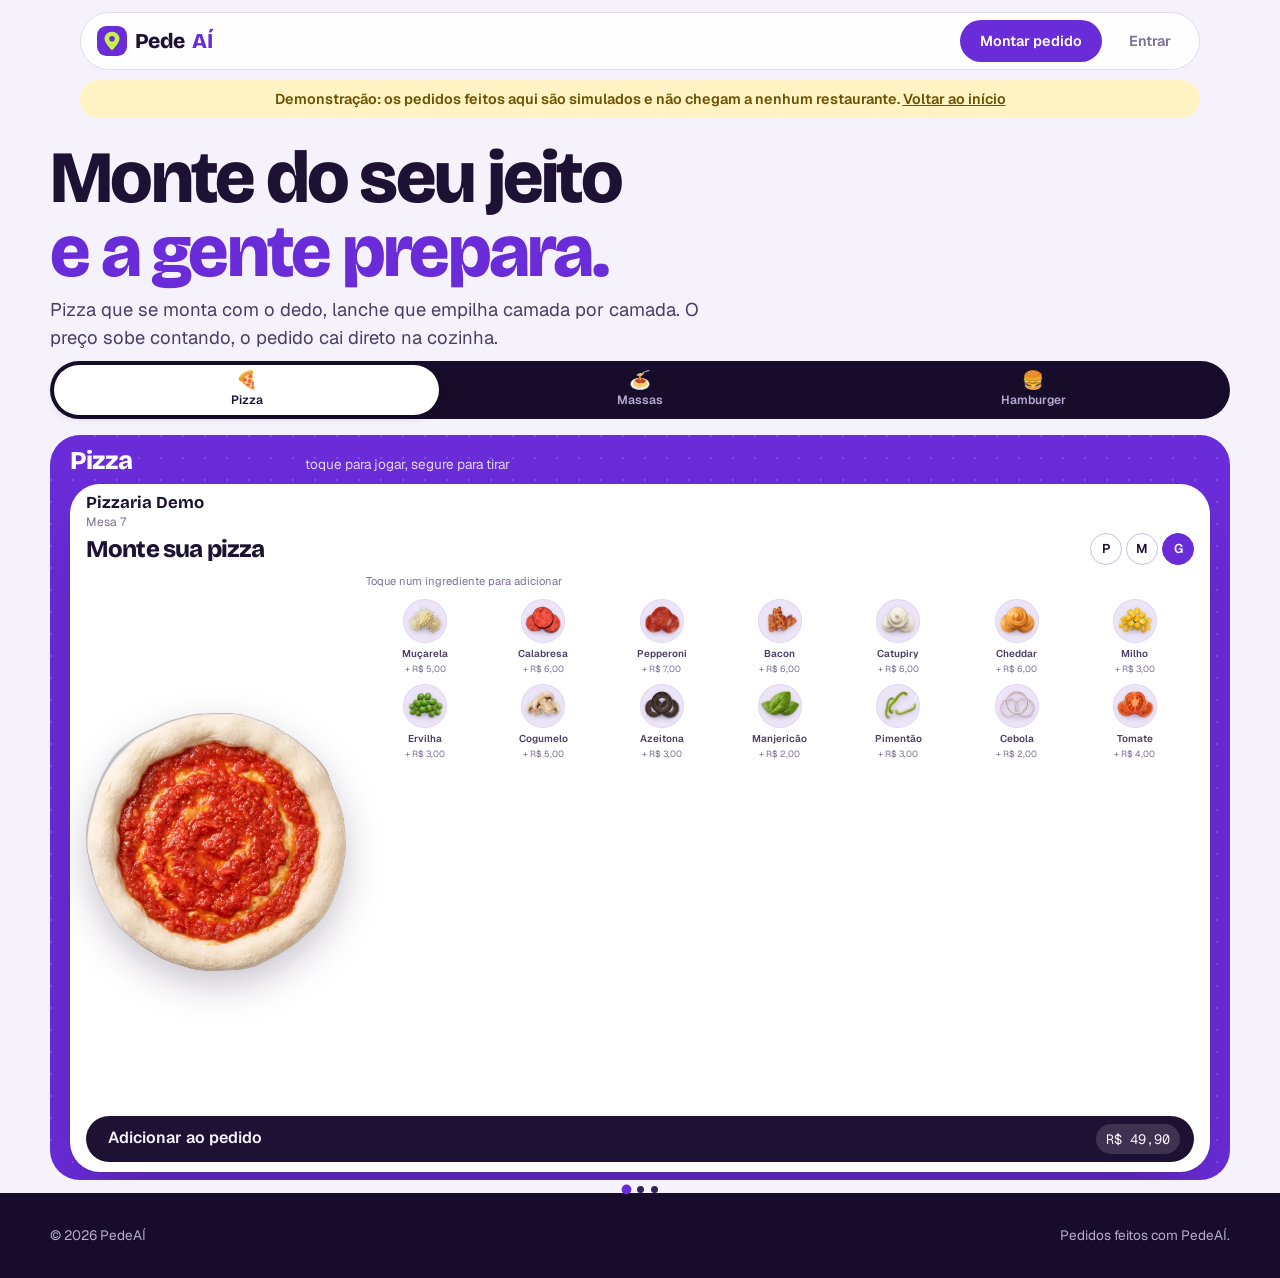
==== commit 32cc130a: "Ajustes de responsividade em style.css, cozinha.css, index.html, pedido.html e demo.html" ====
--- a/demo.html
+++ b/demo.html
@@ -28,12 +28,14 @@
       </svg>
       Pede<span class="ai">AÍ</span>
     </a>
-    <a class="botao botao--pequeno" href="#demos">Testar agora</a>
-    <a id="navCliente" class="botao botao--pequeno botao--fantasma" href="#" style="margin-left:8px">Entrar</a>
-    <a id="navFavoritos" class="botao botao--pequeno botao--fantasma" href="#" style="margin-left:8px;display:none">★ Favoritos</a>
-    <a id="navPedidos" class="botao botao--pequeno botao--fantasma" href="#" style="margin-left:8px;display:none">Meus pedidos</a>
-    <span id="navOla" hidden style="margin-left:8px;font-weight:600"></span>
-    <a id="navSair" class="botao botao--pequeno botao--fantasma" href="#" style="margin-left:8px;display:none">Sair</a>
+    <div class="nav__acoes">
+      <a class="botao botao--pequeno" href="#demos">Montar pedido</a>
+      <span id="navOla" class="nav__ola" hidden></span>
+      <a id="navFavoritos" class="botao botao--pequeno botao--fantasma" href="#" style="display:none">★ Favoritos</a>
+      <a id="navPedidos" class="botao botao--pequeno botao--fantasma" href="#" style="display:none">Meus pedidos</a>
+      <a id="navCliente" class="botao botao--pequeno botao--fantasma" href="#">Entrar</a>
+      <a id="navSair" class="botao botao--pequeno botao--fantasma" href="#" style="display:none">Sair</a>
+    </div>
   </nav>
   <p class="rest__faixa rest__faixa--demo">Demonstração: os pedidos feitos aqui são simulados e não chegam a nenhum restaurante. <a href="index.html">Voltar ao início</a></p>
   <p id="restFaixa" class="rest__faixa" hidden></p>
--- a/style.css
+++ b/style.css
@@ -3023,3 +3023,37 @@
 .pedido__btn:disabled { opacity: .5; cursor: not-allowed; }
 .fav__desc { margin: 8px 0 0; font-size: .88rem; color: var(--ink-2); }
 .fav--off { opacity: .75; }
+
+/* ================================================================
+   RESPONSIVIDADE (celular)
+   ================================================================ */
+.nav__acoes { display: flex; flex-wrap: wrap; align-items: center; justify-content: flex-end; gap: 6px; }
+.nav__ola { font-weight: 600; font-size: .9rem; }
+
+@media (max-width: 640px) {
+  /* Topo: logo em cima, ações embaixo, quebrando em linhas (nunca uma pílula esticada) */
+  .nav { position: static; flex-wrap: wrap; gap: 4px 8px; padding: 8px 12px; border-radius: 22px; }
+  .nav__acoes { flex: 1 1 100%; justify-content: flex-start; gap: 6px; }
+  .nav .botao { min-height: 44px; padding: 0 14px; font-size: .85rem; }
+
+  /* Janelas viram "folha" ancorada embaixo: cabem na tela e deixam o teclado respirar */
+  .modal { padding: 0; align-items: flex-end; }
+  .modal__painel { max-width: 100%; max-height: 92vh; max-height: 92dvh; border-radius: var(--r-xl) var(--r-xl) 0 0; padding-bottom: env(safe-area-inset-bottom, 0px); }
+  .modal__cab { padding: 14px 16px 12px; }
+  .modal__corpo input, .modal__corpo select, .modal__corpo textarea { font-size: 16px; } /* evita o zoom automático do iOS */
+  .pedido__btn { flex: 1 1 auto; }
+
+  /* Página de vendas */
+  .lp-sec { padding-top: 36px; }
+  .lp-hero { padding-top: 32px; }
+  .lp-acoes { flex-direction: column; align-items: stretch; }
+  .lp-acoes .botao { justify-content: center; min-height: 48px; }
+  .lp-card { padding: 16px; }
+  .lp-cta { padding: 28px 18px; margin-bottom: 36px; }
+  .lp-cta .botao { justify-content: center; width: 100%; min-height: 48px; }
+  .rest__faixa { font-size: .82rem; border-radius: 16px; }
+  .rodape { padding: 24px 16px; }
+}
+@media (max-width: 380px) {
+  .nav .botao { padding: 0 10px; font-size: .8rem; }
+}
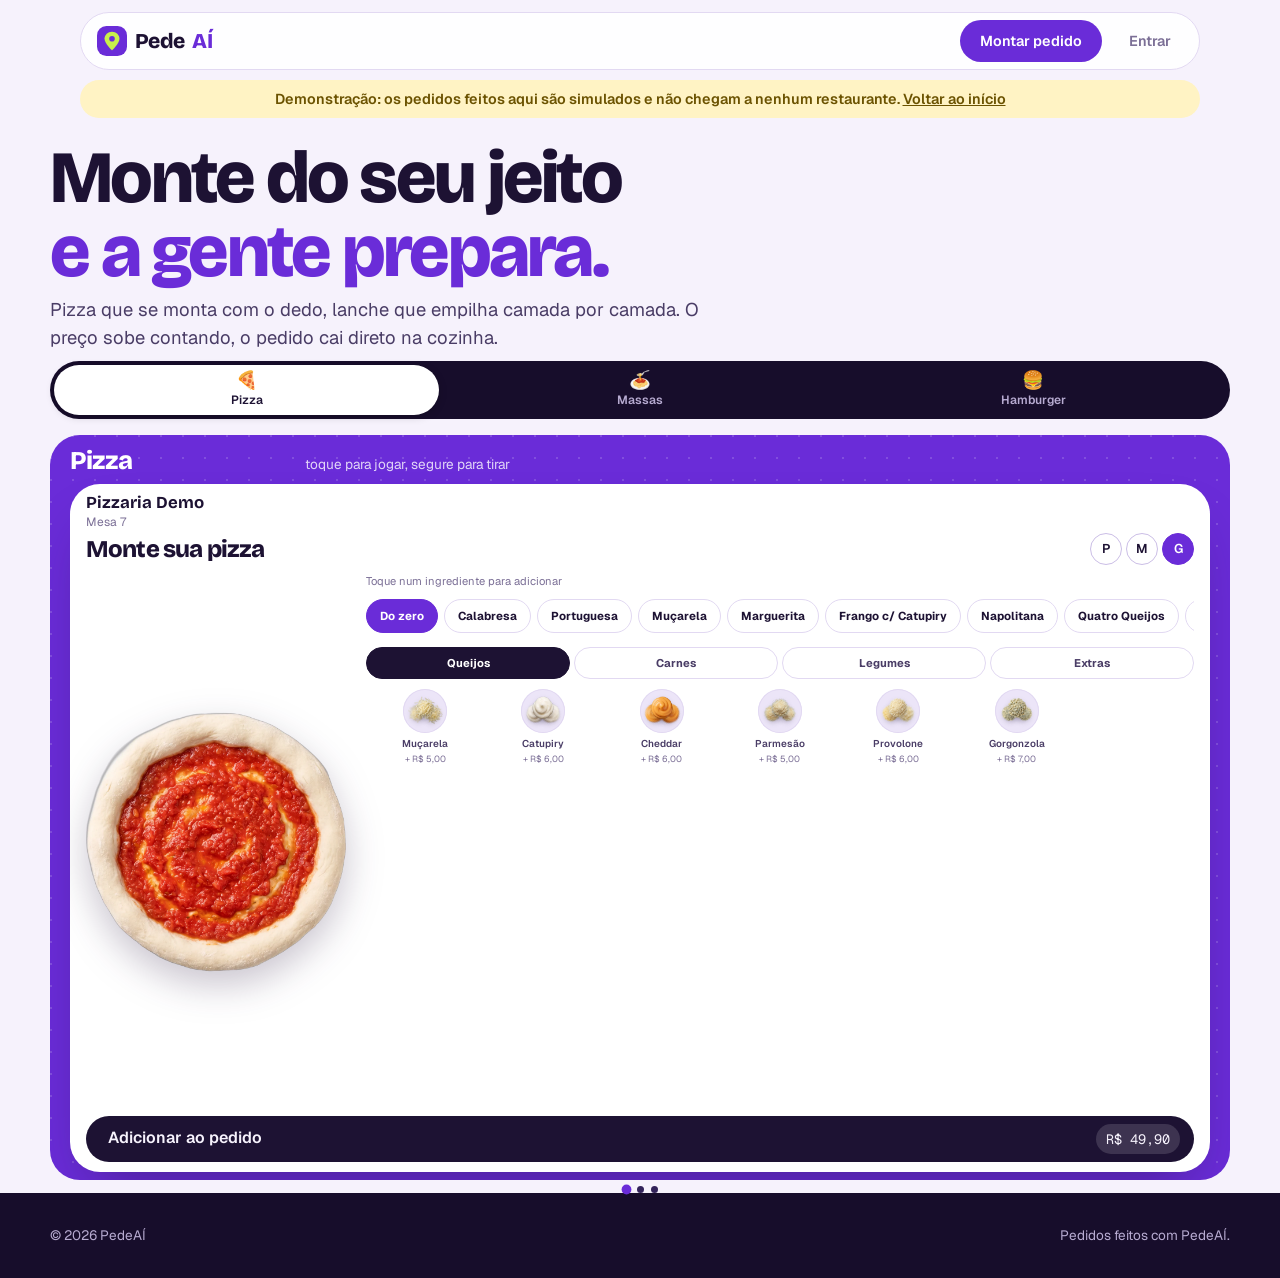
==== commit 29f0fec8: "feat: adição de novos sabores e ingredientes de pizza - Adicionados novos ingredientes/toppings para" ====
--- a/demo.html
+++ b/demo.html
@@ -102,6 +102,11 @@
               </div>
             </div>
             <p class="app__dica" id="dica-pizza" aria-live="polite">Toque num ingrediente para adicionar</p>
+            <div class="sabores-box" id="saboresBox">
+              <div class="sabores" id="sabores" role="radiogroup" aria-label="Sabores prontos"></div>
+              <div class="sabor-info" id="saborInfo" hidden></div>
+            </div>
+            <div class="ing-abas" id="ingAbas" role="tablist" aria-label="Categorias de ingredientes"></div>
             <div class="ingredientes" id="ingPizza"></div>
           </div>
           <div class="app__rodape">
--- a/style.css
+++ b/style.css
@@ -1783,7 +1783,7 @@
 .demos--carrossel #slidePizza .vista {
   display: grid !important;
   grid-template-columns: 260px 1fr !important;
-  grid-template-rows: auto auto 1fr !important;
+  grid-template-rows: auto auto auto auto 1fr !important;
   gap: 0 20px !important;
   align-items: start !important;
   overflow: visible !important;
@@ -1799,7 +1799,7 @@
 /* Pizza: coluna esquerda, linhas 2-3 */
 .demos--carrossel #slidePizza .pizza {
   grid-column: 1 !important;
-  grid-row: 2 / 4 !important;
+  grid-row: 2 / 6 !important;
   max-width: 260px !important;
   width: 260px !important;
   margin: 4px 0 0 !important;
@@ -1819,7 +1819,7 @@
 /* Ingredientes: coluna direita, linha 3 — 7 cols = 14 itens em 2 linhas */
 .demos--carrossel #slidePizza .ingredientes {
   grid-column: 2 !important;
-  grid-row: 3 !important;
+  grid-row: 5 !important;
   grid-template-columns: repeat(7, 1fr) !important;
   margin: 4px 0 0 !important;
   gap: 0 !important;
@@ -3057,3 +3057,37 @@
 @media (max-width: 380px) {
   .nav .botao { padding: 0 10px; font-size: .8rem; }
 }
+
+/* ================================================================
+   PIZZA: sabores prontos e abas de ingredientes
+   ================================================================ */
+.demos--carrossel #slidePizza .sabores-box { grid-column: 2 !important; grid-row: 3 !important; }
+.demos--carrossel #slidePizza .ing-abas { grid-column: 2 !important; grid-row: 4 !important; }
+.sabores-box { min-width: 0; margin: 6px 0 2px; }
+.sabores { display: flex; gap: 6px; overflow-x: auto; padding: 2px 0 6px; scrollbar-width: thin; }
+.sabor { flex: 0 0 auto; min-height: 34px; padding: 6px 13px; border: 1px solid var(--line); border-radius: var(--r-pill); background: var(--card); color: var(--ink); font: 700 .72rem var(--font-body, inherit); white-space: nowrap; cursor: pointer; }
+.sabor[aria-checked="true"] { background: var(--uva); border-color: var(--uva); color: var(--on-uva, #fff); }
+.sabor-info { margin: 2px 0 0; font-size: .7rem; line-height: 1.4; color: var(--ink-2); }
+.sabor-info p { margin: 0; }
+.sabor-info b { color: var(--ink); }
+.sabor-opc { display: flex; flex-wrap: wrap; align-items: center; gap: 4px 6px; margin-top: 4px; }
+.sabor-opc > span { font-weight: 700; color: var(--ink-3); }
+.sabor-opc__b { min-height: 28px; padding: 3px 10px; border: 1px dashed var(--uva); border-radius: var(--r-pill); background: transparent; color: var(--uva); font: 700 .68rem var(--font-body, inherit); cursor: pointer; }
+.sabor-opc__b.on { background: var(--uva); border-style: solid; color: var(--on-uva, #fff); }
+
+.ing-abas { display: flex; gap: 4px; margin: 6px 0 2px; }
+.ing-aba { flex: 1 1 0; min-height: 32px; padding: 4px 6px; border: 1px solid var(--line); border-radius: var(--r-pill); background: var(--card); color: var(--ink-2); font: 700 .7rem var(--font-body, inherit); cursor: pointer; }
+.ing-aba--ativa { background: var(--ink); border-color: var(--ink); color: #fff; }
+.ing-aba__n { display: inline-grid; place-items: center; min-width: 16px; height: 16px; margin-left: 5px; padding: 0 4px; border-radius: 999px; background: var(--uva); color: var(--on-uva, #fff); font-size: .62rem; }
+.ing-aba--ativa .ing-aba__n { background: var(--lima, #C8F04A); color: var(--noite, #1d1233); }
+.sabor:focus-visible, .sabor-opc__b:focus-visible, .ing-aba:focus-visible { outline: 3px solid var(--uva); outline-offset: 2px; }
+
+/* Toque (celular, tablet): alvos de 44 px */
+@media (pointer: coarse) {
+  .sabor, .ing-aba { min-height: 44px; }
+  .sabor-opc__b { min-height: 36px; }
+}
+/* Telas baixas: a coluna de ingredientes rola dentro da vista, sem cortar o botão de pedir */
+@media (min-width: 768px) and (max-height: 800px) {
+  .demos--carrossel #slidePizza .vista { overflow-y: auto !important; }
+}
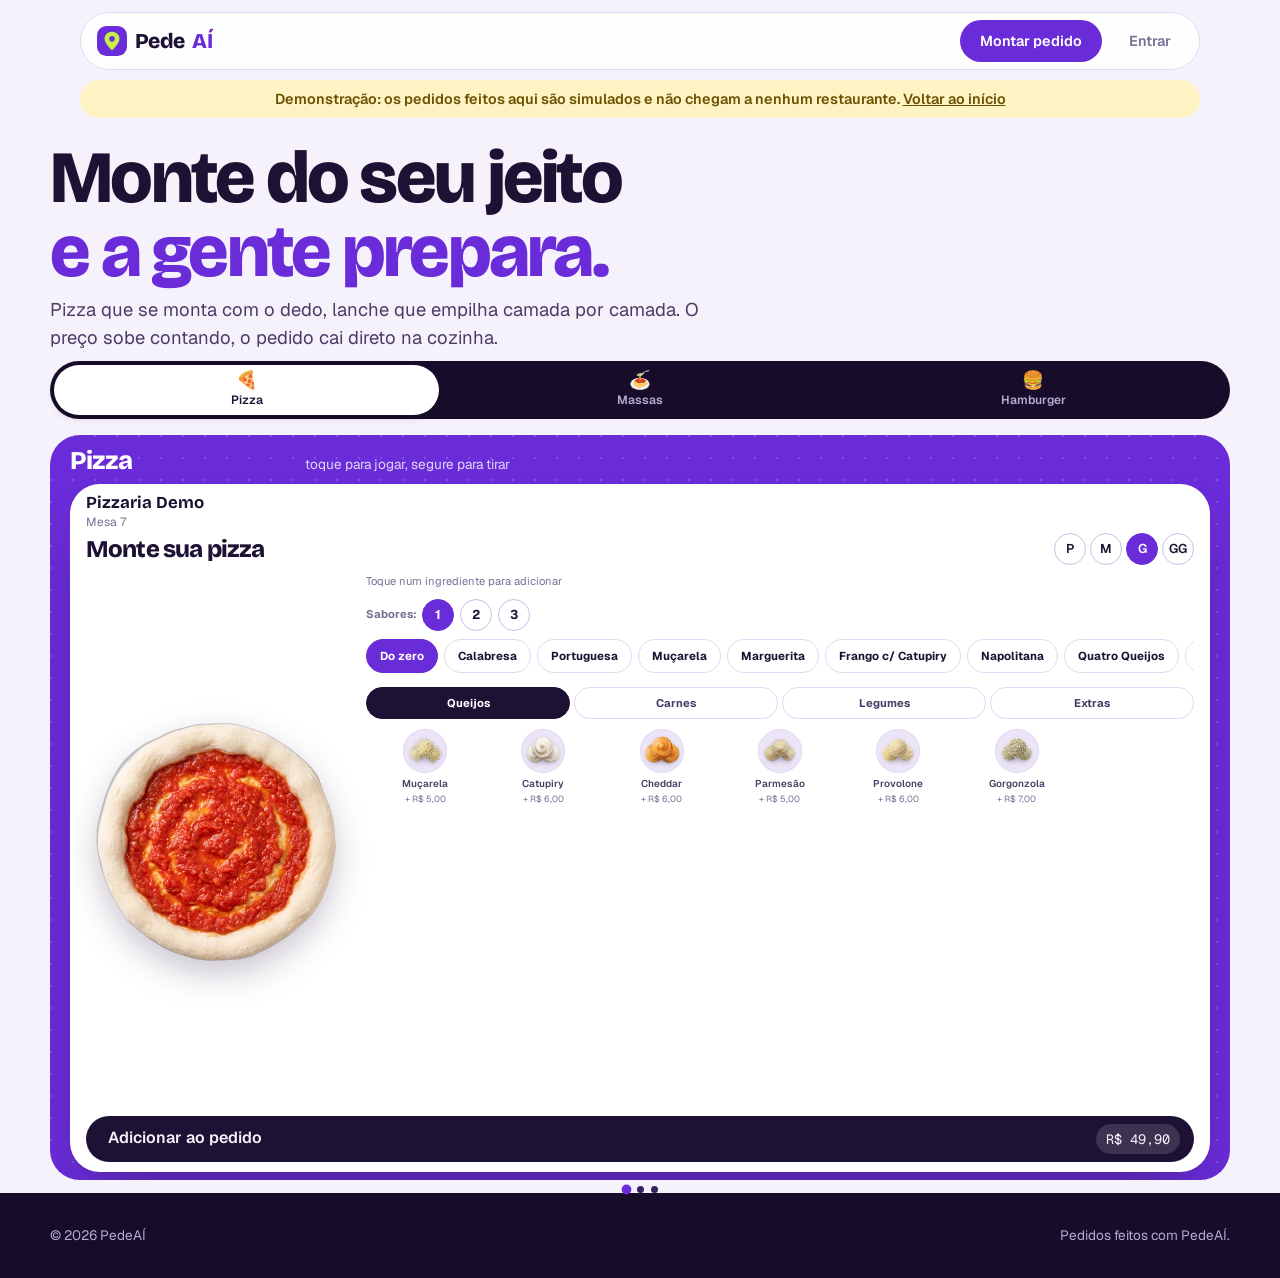
==== commit fe4b6f3e: "Add new pizza size and flavor quantities per size" ====
--- a/demo.html
+++ b/demo.html
@@ -78,7 +78,8 @@
               <h2 class="app__titulo">Monte sua pizza</h2>
               <div class="tamanhos" role="radiogroup" aria-label="Tamanho">
                 <button role="radio" data-tam="P" aria-checked="false">P</button><button role="radio" data-tam="M"
-                  aria-checked="false">M</button><button role="radio" data-tam="G" aria-checked="true">G</button>
+                  aria-checked="false">M</button><button role="radio" data-tam="G" aria-checked="true">G</button><button role="radio" data-tam="GG"
+                  aria-checked="false">GG</button>
               </div>
             </div>
             <div class="pizza" id="pizza">
@@ -103,6 +104,7 @@
             </div>
             <p class="app__dica" id="dica-pizza" aria-live="polite">Toque num ingrediente para adicionar</p>
             <div class="sabores-box" id="saboresBox">
+              <div class="sabores-qtd" id="saboresQtd" hidden></div>
               <div class="sabores" id="sabores" role="radiogroup" aria-label="Sabores prontos"></div>
               <div class="sabor-info" id="saborInfo" hidden></div>
             </div>
--- a/style.css
+++ b/style.css
@@ -3091,3 +3091,29 @@
 @media (min-width: 768px) and (max-height: 800px) {
   .demos--carrossel #slidePizza .vista { overflow-y: auto !important; }
 }
+
+/* ================================================================
+   PIZZA: vários sabores (fatias) e tamanho GG
+   ================================================================ */
+.tamanhos button[data-tam="GG"] { font-size: .72rem; letter-spacing: -.02em; }
+.sabores-qtd { display: flex; align-items: center; gap: 6px; overflow-x: auto; padding: 2px 0 6px; scrollbar-width: thin; }
+.sabores-qtd[hidden] { display: none; }
+.qtd-rot { flex: 0 0 auto; font-size: .7rem; font-weight: 700; color: var(--ink-3); }
+.qtd { flex: 0 0 auto; width: 32px; height: 32px; border: 1.5px solid var(--line-2, var(--line)); border-radius: 50%; background: transparent; color: var(--ink); font: 700 .8rem var(--font-body, inherit); cursor: pointer; }
+.qtd[aria-checked="true"] { background: var(--uva); border-color: var(--uva); color: var(--on-uva, #fff); }
+.setor { flex: 0 0 auto; min-height: 32px; padding: 5px 12px; border: 1px solid var(--uva); border-radius: var(--r-pill); background: transparent; color: var(--uva); font: 700 .7rem var(--font-body, inherit); white-space: nowrap; cursor: pointer; }
+.setor--ativo { background: var(--uva); color: var(--on-uva, #fff); }
+.setor--vazio:not(.setor--ativo) { border-style: dashed; }
+.qtd:focus-visible, .setor:focus-visible { outline: 3px solid var(--uva); outline-offset: 2px; }
+
+/* cortes desenhados sobre a pizza */
+.pizza__cortes { position: absolute; inset: 0; width: 100%; height: 100%; pointer-events: none; z-index: 3; }
+.pizza__cunha { fill: rgba(106, 44, 216, .14); stroke: rgba(106, 44, 216, .6); stroke-width: .014; stroke-dasharray: .05 .035; }
+.pizza__corte { stroke: rgba(255, 255, 255, .9); stroke-width: .02; stroke-linecap: round; }
+.pizza__num-fundo { fill: rgba(38, 26, 20, .6); }
+.pizza__num { fill: #fff; font: 700 .14px system-ui, sans-serif; text-anchor: middle; dominant-baseline: central; }
+
+@media (pointer: coarse) {
+  .qtd { width: 44px; height: 44px; }
+  .setor { min-height: 44px; }
+}
